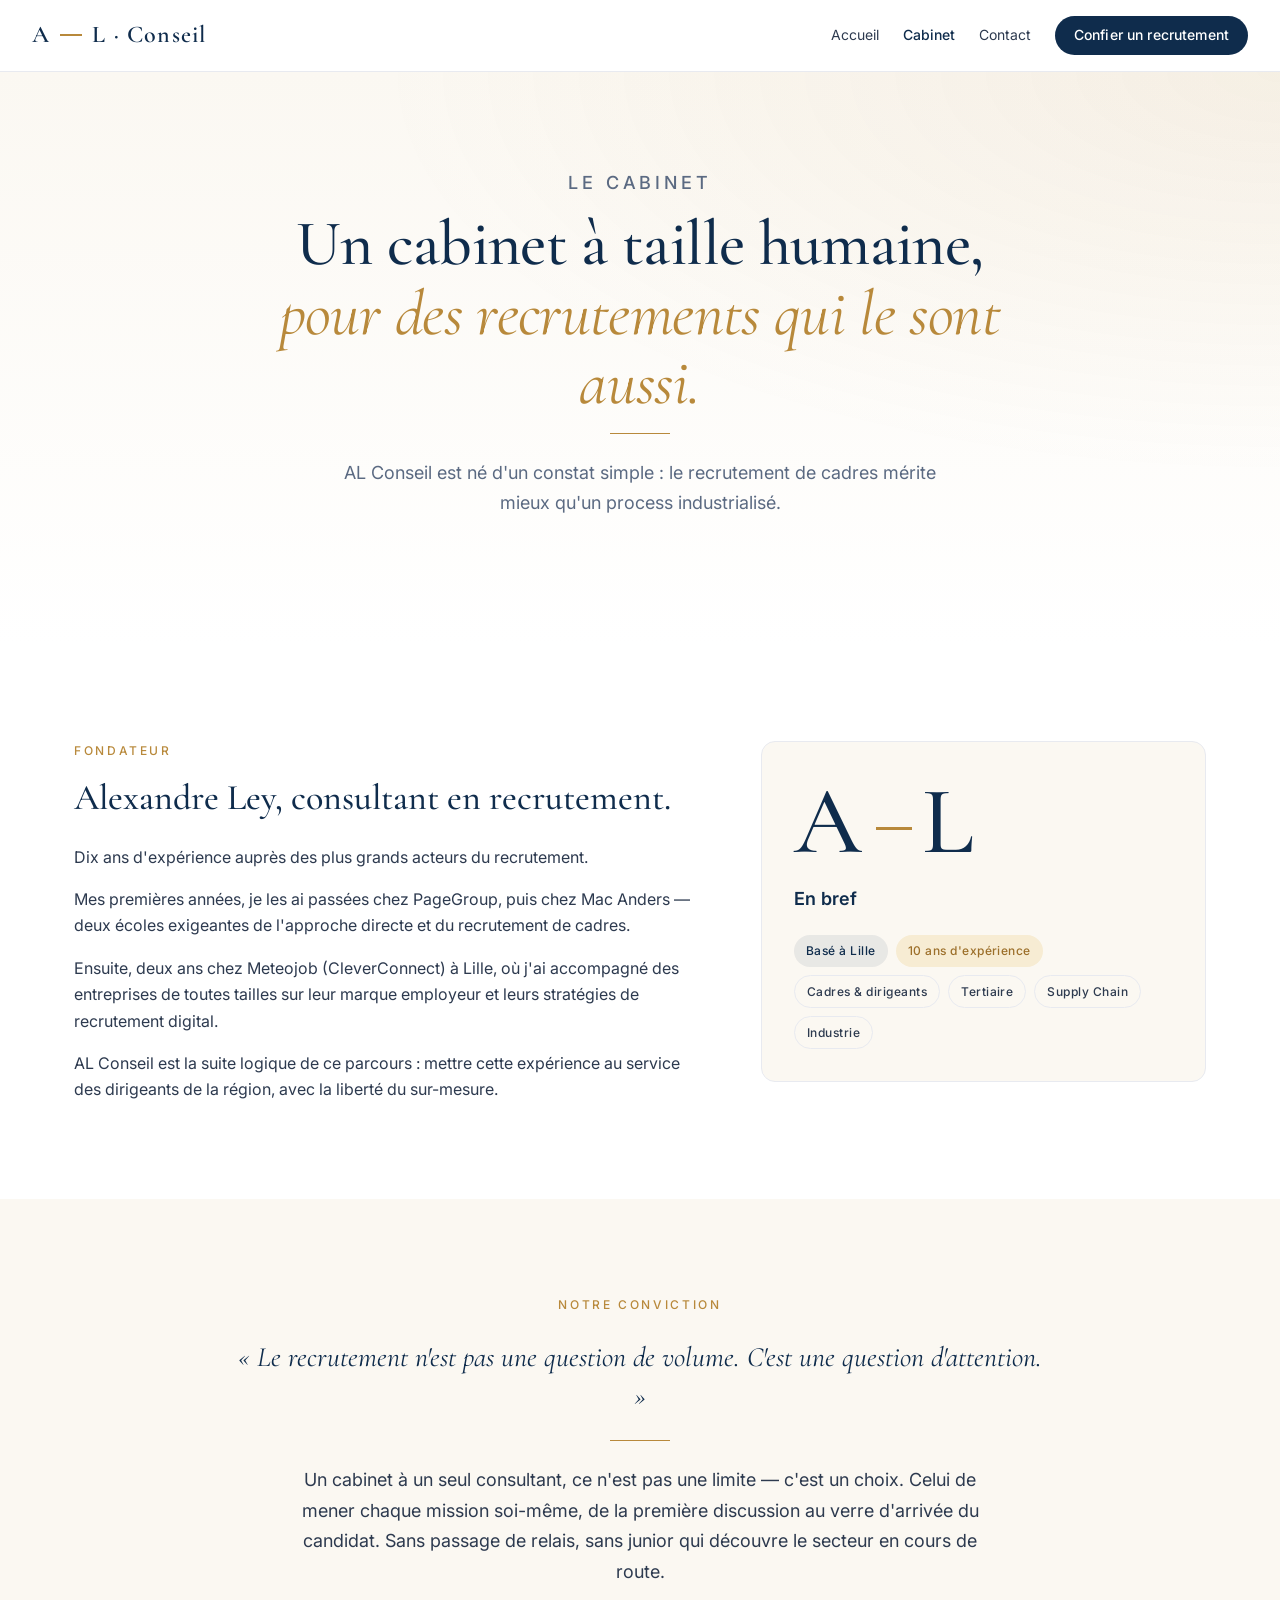
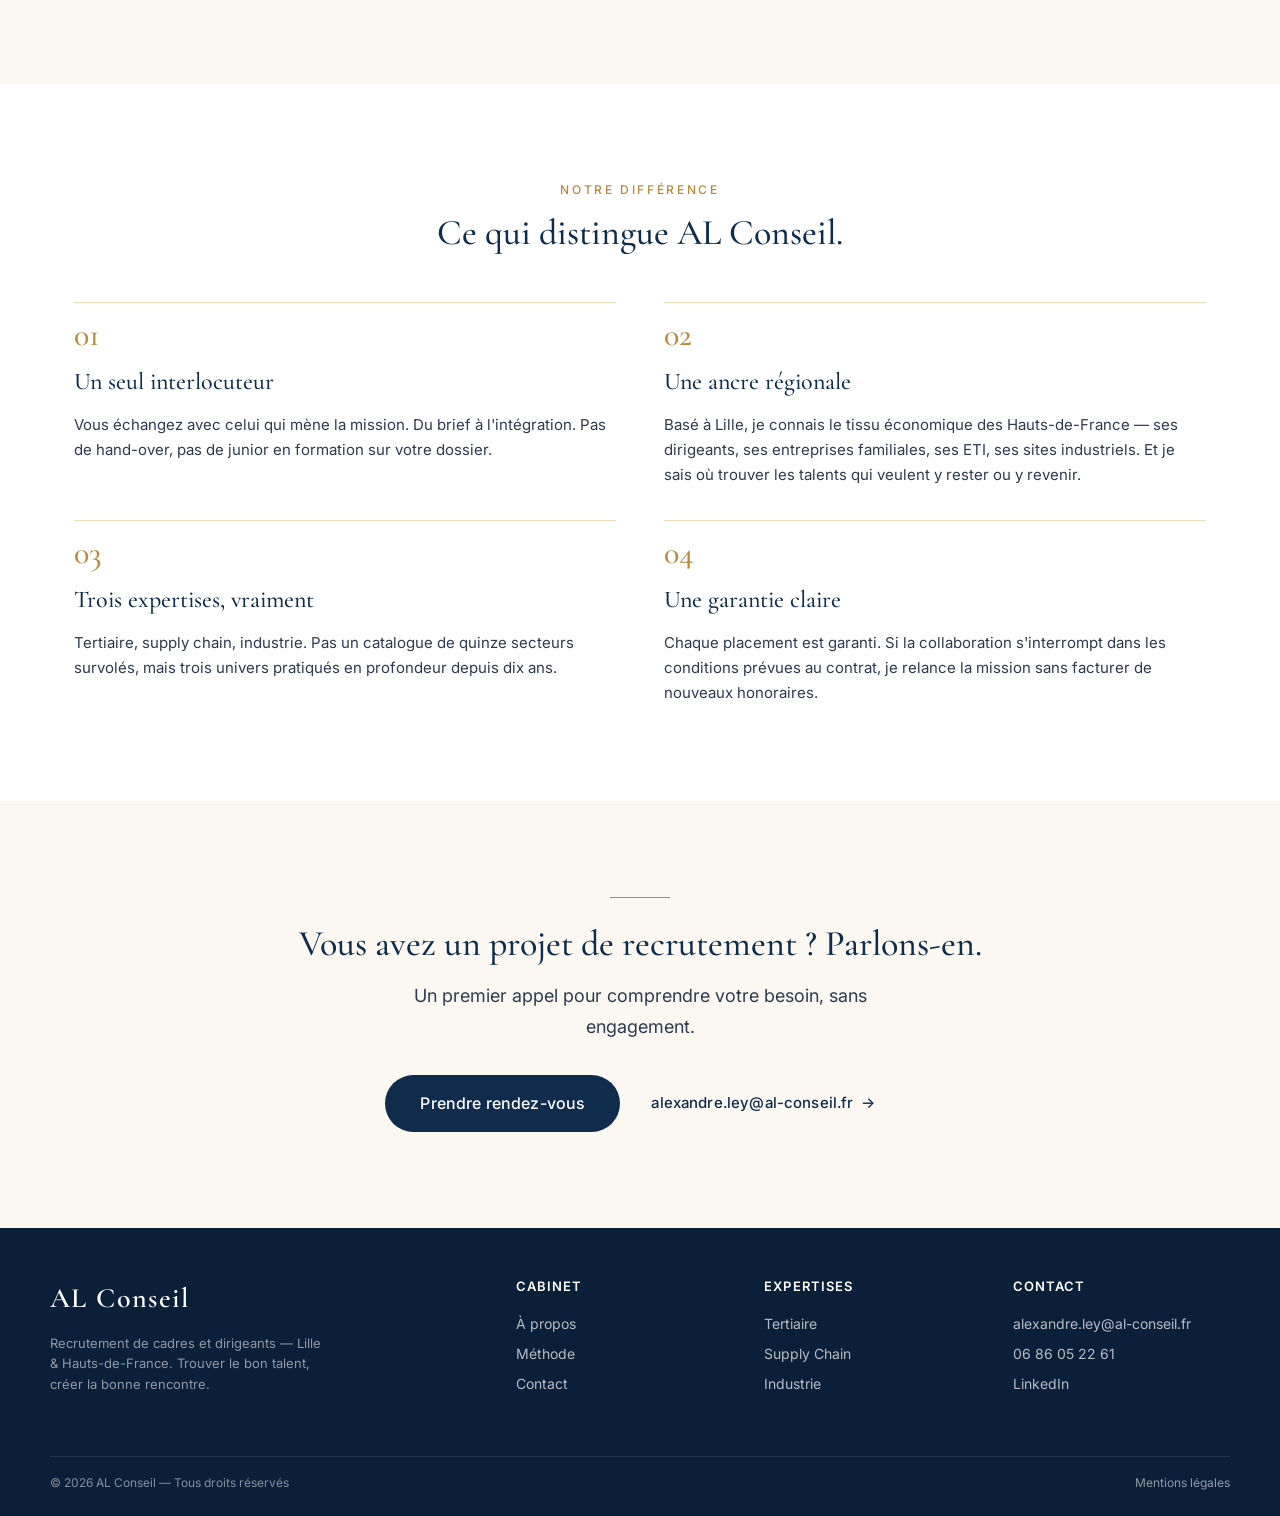
==== cabinet.html @ dd004f4c "chore: initial commit — site vitrine AL Conseil v1 4 pages HTML statiques (accueil, cabinet, contact" ====
<!DOCTYPE html>
<html lang="fr">
<head>
  <meta charset="UTF-8">
  <meta name="viewport" content="width=device-width, initial-scale=1.0">
  <meta name="theme-color" content="#0F2C4C">
  <title>Le cabinet — AL Conseil, recrutement à taille humaine à Lille</title>
  <meta name="description" content="Fondé par Alexandre Ley, dix ans d'expérience en recrutement de cadres et dirigeants (PageGroup, Mac Anders, Meteojob). Un cabinet à un seul consultant, par choix.">
  <meta name="author" content="Alexandre Ley">
  <meta name="keywords" content="Alexandre Ley, cabinet recrutement Lille, consultant recrutement, recrutement cadres Hauts-de-France">

  <!-- Open Graph -->
  <meta property="og:type" content="website">
  <meta property="og:locale" content="fr_FR">
  <meta property="og:site_name" content="AL Conseil">
  <meta property="og:title" content="Le cabinet — AL Conseil, recrutement à taille humaine à Lille">
  <meta property="og:description" content="Fondé par Alexandre Ley, dix ans d'expérience en recrutement de cadres et dirigeants. Un cabinet à un seul consultant, par choix.">
  <meta property="og:image" content="https://al-conseil.fr/assets/og-image.jpg">
  <meta property="og:url" content="https://al-conseil.fr/cabinet.html">

  <!-- Twitter -->
  <meta name="twitter:card" content="summary_large_image">
  <meta name="twitter:title" content="Le cabinet — AL Conseil">
  <meta name="twitter:description" content="Un cabinet à taille humaine, pour des recrutements qui le sont aussi.">
  <meta name="twitter:image" content="https://al-conseil.fr/assets/og-image.jpg">

  <!-- Canonical -->
  <link rel="canonical" href="https://al-conseil.fr/cabinet.html">

  <!-- Favicons -->
  <link rel="icon" type="image/svg+xml" href="/assets/favicon.svg">
  <link rel="icon" type="image/png" sizes="32x32" href="/assets/favicon-32.png">
  <link rel="apple-touch-icon" href="/assets/apple-touch-icon.png">

  <!-- Fonts -->
  <link rel="preconnect" href="https://fonts.googleapis.com">
  <link rel="preconnect" href="https://fonts.gstatic.com" crossorigin>
  <link href="https://fonts.googleapis.com/css2?family=Cormorant+Garamond:wght@400;500;600;700&family=Inter:wght@300;400;500;600;700&display=swap" rel="stylesheet">

  <!-- Styles -->
  <link rel="stylesheet" href="styles.css">

  <!-- JSON-LD : Person -->
  <script type="application/ld+json">
  {
    "@context": "https://schema.org",
    "@type": "Person",
    "name": "Alexandre Ley",
    "jobTitle": "Consultant en recrutement",
    "worksFor": {
      "@type": "ProfessionalService",
      "name": "AL Conseil",
      "url": "https://al-conseil.fr"
    },
    "alumniOf": ["PageGroup", "Mac Anders", "Meteojob (CleverConnect)"],
    "knowsAbout": ["Recrutement de cadres", "Supply chain", "Industrie", "Marque employeur"],
    "sameAs": "https://www.linkedin.com/in/alexandre-ley-574bb2a1"
  }
  </script>
</head>
<body>

  <a class="skip-link" href="#main">Aller au contenu</a>

  <!-- Header -->
  <header class="site-header">
    <a href="index.html" class="site-logo" aria-label="AL Conseil — Accueil">
      A<span class="gold-bar"></span>L · Conseil
    </a>
    <nav class="site-nav" id="site-nav" aria-label="Navigation principale">
      <a href="index.html">Accueil</a>
      <a href="cabinet.html" class="is-active">Cabinet</a>
      <a href="contact.html">Contact</a>
      <a href="contact.html" class="btn btn--primary btn--sm">Confier un recrutement</a>
    </nav>
    <button class="nav-toggle" aria-label="Ouvrir le menu" aria-expanded="false" aria-controls="site-nav">
      <span></span><span></span><span></span>
    </button>
  </header>

  <main id="main">

    <!-- 1. Hero -->
    <section class="site-hero" aria-labelledby="hero-title">
      <div class="container">
        <p class="eyebrow">Le cabinet</p>
        <h1 id="hero-title" class="display-lg">
          Un cabinet à taille humaine,<br>
          <em>pour des recrutements qui le sont aussi.</em>
        </h1>
        <hr class="gold-rule mt-4 mb-5">
        <p>AL Conseil est né d'un constat simple&nbsp;: le recrutement de cadres mérite mieux qu'un process industrialisé.</p>
      </div>
    </section>

    <!-- 2. Le fondateur -->
    <section class="section" aria-labelledby="fondateur-title">
      <div class="container">
        <div class="founder-grid">
          <div class="founder-text">
            <p class="eyebrow mb-4">Fondateur</p>
            <h2 id="fondateur-title" class="h2 mb-5">Alexandre Ley, consultant en recrutement.</h2>
            <p class="body-md">Dix ans d'expérience auprès des plus grands acteurs du recrutement.</p>
            <p class="body-md">Mes premières années, je les ai passées chez PageGroup, puis chez Mac Anders — deux écoles exigeantes de l'approche directe et du recrutement de cadres.</p>
            <p class="body-md">Ensuite, deux ans chez Meteojob (CleverConnect) à Lille, où j'ai accompagné des entreprises de toutes tailles sur leur marque employeur et leurs stratégies de recrutement digital.</p>
            <p class="body-md">AL Conseil est la suite logique de ce parcours&nbsp;: mettre cette expérience au service des dirigeants de la région, avec la liberté du sur-mesure.</p>
          </div>
          <aside class="founder-card" aria-label="Profil en bref">
            <div class="founder-monogram" aria-hidden="true">A<span class="gold-bar"></span>L</div>
            <p class="h4 mb-4">En bref</p>
            <div class="founder-badges">
              <span class="badge badge--navy">Basé à Lille</span>
              <span class="badge badge--gold">10 ans d'expérience</span>
              <span class="badge badge--outline">Cadres &amp; dirigeants</span>
              <span class="badge badge--outline">Tertiaire</span>
              <span class="badge badge--outline">Supply Chain</span>
              <span class="badge badge--outline">Industrie</span>
            </div>
          </aside>
        </div>
      </div>
    </section>

    <!-- 3. Notre conviction -->
    <section class="section section--cream" aria-labelledby="conviction-title">
      <div class="container">
        <figure class="quote-block">
          <p class="eyebrow mb-5">Notre conviction</p>
          <blockquote id="conviction-title" class="quote">« Le recrutement n'est pas une question de volume. C'est une question d'attention. »</blockquote>
          <hr class="gold-rule mt-5 mb-5">
          <p class="body-lg" style="max-width:680px;margin:0 auto;">Un cabinet à un seul consultant, ce n'est pas une limite — c'est un choix. Celui de mener chaque mission soi-même, de la première discussion au verre d'arrivée du candidat. Sans passage de relais, sans junior qui découvre le secteur en cours de route.</p>
        </figure>
      </div>
    </section>

    <!-- 4. Ce qui nous distingue -->
    <section class="section" aria-labelledby="diff-title">
      <div class="container">
        <div class="section-head">
          <p class="eyebrow">Notre différence</p>
          <h2 id="diff-title" class="h2">Ce qui distingue AL Conseil.</h2>
        </div>
        <div class="diff-grid">
          <article class="diff-item">
            <div class="diff-item-num">01</div>
            <h3>Un seul interlocuteur</h3>
            <p>Vous échangez avec celui qui mène la mission. Du brief à l'intégration. Pas de hand-over, pas de junior en formation sur votre dossier.</p>
          </article>
          <article class="diff-item">
            <div class="diff-item-num">02</div>
            <h3>Une ancre régionale</h3>
            <p>Basé à Lille, je connais le tissu économique des Hauts-de-France — ses dirigeants, ses entreprises familiales, ses ETI, ses sites industriels. Et je sais où trouver les talents qui veulent y rester ou y revenir.</p>
          </article>
          <article class="diff-item">
            <div class="diff-item-num">03</div>
            <h3>Trois expertises, vraiment</h3>
            <p>Tertiaire, supply chain, industrie. Pas un catalogue de quinze secteurs survolés, mais trois univers pratiqués en profondeur depuis dix ans.</p>
          </article>
          <article class="diff-item">
            <div class="diff-item-num">04</div>
            <h3>Une garantie claire</h3>
            <p>Chaque placement est garanti. Si la collaboration s'interrompt dans les conditions prévues au contrat, je relance la mission sans facturer de nouveaux honoraires.</p>
          </article>
        </div>
      </div>
    </section>

    <!-- 5. CTA milieu -->
    <section class="section section--cream" aria-labelledby="cta-mid-title">
      <div class="container">
        <div class="cta-final" style="max-width:720px;margin:0 auto;">
          <hr class="gold-rule mb-5">
          <h2 id="cta-mid-title" class="h2" style="color:var(--navy-800);">Vous avez un projet de recrutement ? Parlons-en.</h2>
          <p class="body-lg" style="color:var(--ink-700);margin-top:var(--sp-4);margin-bottom:var(--sp-6);">Un premier appel pour comprendre votre besoin, sans engagement.</p>
          <div class="cta-row">
            <a href="contact.html" class="btn btn--primary btn--lg">Prendre rendez-vous</a>
            <a href="mailto:alexandre.ley@al-conseil.fr" class="btn btn--ghost">alexandre.ley@al-conseil.fr</a>
          </div>
        </div>
      </div>
    </section>

  </main>

  <!-- Footer -->
  <footer class="site-footer">
    <div class="site-footer-inner">
      <div>
        <div class="footer-brand">AL Conseil</div>
        <p class="footer-tagline">Recrutement de cadres et dirigeants — Lille &amp; Hauts-de-France. Trouver le bon talent, créer la bonne rencontre.</p>
      </div>
      <div>
        <h5>Cabinet</h5>
        <a href="cabinet.html">À propos</a>
        <a href="index.html#methode">Méthode</a>
        <a href="contact.html">Contact</a>
      </div>
      <div>
        <h5>Expertises</h5>
        <a href="index.html#expertises-title">Tertiaire</a>
        <a href="index.html#expertises-title">Supply Chain</a>
        <a href="index.html#expertises-title">Industrie</a>
      </div>
      <div>
        <h5>Contact</h5>
        <a href="mailto:alexandre.ley@al-conseil.fr">alexandre.ley@al-conseil.fr</a>
        <a href="tel:+33686052261">06 86 05 22 61</a>
        <a href="https://www.linkedin.com/in/alexandre-ley-574bb2a1" target="_blank" rel="noopener noreferrer">LinkedIn</a>
      </div>
      <div class="footer-bottom">
        <span>© 2026 AL Conseil — Tous droits réservés</span>
        <a href="mentions-legales.html">Mentions légales</a>
      </div>
    </div>
  </footer>

  <script src="main.js"></script>
</body>
</html>
---- styles.css ----
/* ==========================================================================
   AL Conseil — Styles globaux
   Source : design-system.html
   ========================================================================== */

/* 1. Tokens & variables -------------------------------------------------- */
:root {
  /* Couleurs — Navy */
  --navy-900: #0A1F38;
  --navy-800: #0F2C4C;   /* couleur principale du logo */
  --navy-700: #1B3A60;
  --navy-500: #3D5778;
  --navy-300: #8FA1B8;
  --navy-100: #E2E8F0;

  /* Couleurs — Or */
  --gold-700: #9C6F2A;
  --gold-600: #B8893B;   /* or du logo */
  --gold-500: #C99A4C;
  --gold-400: #D9B273;
  --gold-200: #F0DDB4;
  --gold-100: #F7ECD3;

  /* Couleurs — Neutres */
  --cream-50: #FBF8F2;
  --cream-100: #F5EFE3;
  --ink-900: #0F1A2A;
  --ink-700: #2D3A4F;
  --ink-500: #5B6A82;
  --ink-300: #9AA6BA;
  --line: #E8EAF0;
  --white: #FFFFFF;

  /* Typographie */
  --font-display: 'Cormorant Garamond', 'Times New Roman', serif;
  --font-body: 'Inter', -apple-system, BlinkMacSystemFont, sans-serif;

  /* Espacements — base 4 */
  --sp-1: 4px;
  --sp-2: 8px;
  --sp-3: 12px;
  --sp-4: 16px;
  --sp-5: 24px;
  --sp-6: 32px;
  --sp-7: 48px;
  --sp-8: 64px;
  --sp-9: 96px;
  --sp-10: 128px;

  /* Rayons */
  --radius-sm: 4px;
  --radius-md: 8px;
  --radius-lg: 14px;
  --radius-pill: 999px;

  /* Ombres */
  --shadow-sm: 0 1px 2px rgba(15,44,76,.06);
  --shadow-md: 0 8px 24px rgba(15,44,76,.08);
  --shadow-lg: 0 18px 48px rgba(15,44,76,.12);
}

/* 2. Reset & base -------------------------------------------------------- */
*, *::before, *::after {
  box-sizing: border-box;
  margin: 0;
  padding: 0;
}

html {
  scroll-behavior: smooth;
}

body {
  font-family: var(--font-body);
  color: var(--ink-900);
  background: var(--white);
  font-size: 16px;
  line-height: 1.6;
  -webkit-font-smoothing: antialiased;
  -moz-osx-font-smoothing: grayscale;
}

img, svg { display: block; max-width: 100%; }

a { color: inherit; }

/* Skip link accessibilité */
.skip-link {
  position: absolute;
  left: -9999px;
  top: 0;
  padding: var(--sp-3) var(--sp-4);
  background: var(--navy-800);
  color: var(--white);
  text-decoration: none;
  z-index: 1000;
}
.skip-link:focus { left: var(--sp-4); top: var(--sp-4); }

/* 3. Typographie --------------------------------------------------------- */
.display-xl {
  font-family: var(--font-display);
  font-weight: 500;
  font-size: 72px;
  line-height: 1.05;
  letter-spacing: -.01em;
  color: var(--navy-800);
}
.display-lg {
  font-family: var(--font-display);
  font-weight: 500;
  font-size: 56px;
  line-height: 1.1;
  letter-spacing: -.01em;
  color: var(--navy-800);
}
.display-md {
  font-family: var(--font-display);
  font-weight: 500;
  font-size: 40px;
  line-height: 1.15;
  color: var(--navy-800);
}
.h1 {
  font-family: var(--font-display);
  font-weight: 600;
  font-size: 48px;
  line-height: 1.1;
  color: var(--navy-800);
}
.h2 {
  font-family: var(--font-display);
  font-weight: 500;
  font-size: 36px;
  line-height: 1.2;
  color: var(--navy-800);
}
.h3 {
  font-family: var(--font-display);
  font-weight: 500;
  font-size: 26px;
  line-height: 1.3;
  color: var(--navy-800);
}
.h4 {
  font-family: var(--font-body);
  font-weight: 600;
  font-size: 18px;
  line-height: 1.4;
  color: var(--navy-800);
  letter-spacing: .01em;
}
.body-lg { font-size: 18px; line-height: 1.7; color: var(--ink-700); }
.body-md { font-size: 16px; line-height: 1.65; color: var(--ink-700); }
.body-sm { font-size: 14px; line-height: 1.6; color: var(--ink-500); }
.eyebrow {
  font-family: var(--font-body);
  font-weight: 500;
  font-size: 12px;
  letter-spacing: .22em;
  text-transform: uppercase;
  color: var(--gold-600);
}
.quote {
  font-family: var(--font-display);
  font-style: italic;
  font-weight: 400;
  font-size: 28px;
  line-height: 1.4;
  color: var(--navy-800);
}

/* Italique or sur display-xl (titre hero accueil) */
.display-xl em,
.display-lg em {
  font-style: italic;
  color: var(--gold-600);
  font-weight: 400;
}

/* 4. Layout -------------------------------------------------------------- */
.container {
  max-width: 1180px;
  margin: 0 auto;
  padding: 0 var(--sp-5);
}
.section { padding: var(--sp-9) 0; }
.section--cream { background: var(--cream-50); }
.section--navy { background: var(--navy-800); color: var(--white); }
.section--navy .h2,
.section--navy .h3,
.section--navy .h4 { color: var(--white); }
.section--navy .body-md,
.section--navy .body-lg { color: rgba(255,255,255,.82); }
.section--navy .eyebrow { color: var(--gold-400); }

/* 5. Composants — boutons ------------------------------------------------ */
.btn {
  display: inline-flex;
  align-items: center;
  gap: var(--sp-2);
  font-family: var(--font-body);
  font-weight: 500;
  font-size: 15px;
  padding: 14px 26px;
  border-radius: var(--radius-pill);
  cursor: pointer;
  text-decoration: none;
  border: 1.5px solid transparent;
  transition: all .25s ease;
  letter-spacing: .01em;
  line-height: 1.2;
}
.btn--primary { background: var(--navy-800); color: var(--white); }
.btn--primary:hover {
  background: var(--navy-900);
  transform: translateY(-1px);
  box-shadow: var(--shadow-md);
}
.btn--secondary {
  background: transparent;
  color: var(--navy-800);
  border-color: var(--navy-800);
}
.btn--secondary:hover { background: var(--navy-800); color: var(--white); }
.btn--gold { background: var(--gold-600); color: var(--white); }
.btn--gold:hover {
  background: var(--gold-700);
  transform: translateY(-1px);
  box-shadow: var(--shadow-md);
}
.btn--ghost { background: transparent; color: var(--navy-800); padding: 14px 18px; }
.btn--ghost:hover { color: var(--gold-600); }
.btn--ghost::after { content: '→'; transition: transform .25s; }
.btn--ghost:hover::after { transform: translateX(4px); }
.btn--sm { padding: 10px 18px; font-size: 13px; }
.btn--lg { padding: 18px 34px; font-size: 16px; }

.section--navy .btn--secondary {
  color: var(--white);
  border-color: rgba(255,255,255,.4);
}
.section--navy .btn--secondary:hover {
  background: var(--white);
  color: var(--navy-800);
  border-color: var(--white);
}
.section--navy .btn--ghost { color: var(--white); }
.section--navy .btn--ghost:hover { color: var(--gold-400); }

.btn:focus-visible {
  outline: 2px solid var(--gold-600);
  outline-offset: 3px;
}

/* 6. Composants — cartes ------------------------------------------------- */
.card-grid {
  display: grid;
  grid-template-columns: repeat(auto-fit, minmax(280px, 1fr));
  gap: var(--sp-5);
}
.card {
  background: var(--white);
  border: 1px solid var(--line);
  border-radius: var(--radius-lg);
  padding: var(--sp-6);
  transition: transform .3s, box-shadow .3s, border-color .3s;
}
.card:hover {
  transform: translateY(-4px);
  box-shadow: var(--shadow-lg);
  border-color: var(--gold-200);
}
.card-icon {
  width: 56px;
  height: 56px;
  border-radius: 50%;
  border: 1.5px solid var(--navy-100);
  display: flex;
  align-items: center;
  justify-content: center;
  color: var(--navy-800);
  margin-bottom: var(--sp-4);
}
.card-icon--gold { border-color: var(--gold-400); color: var(--gold-600); }
.card h3 {
  font-family: var(--font-display);
  font-weight: 500;
  font-size: 22px;
  color: var(--navy-800);
  margin-bottom: var(--sp-3);
}
.card p { color: var(--ink-500); font-size: 15px; line-height: 1.6; }

/* Carte expertise sectorielle navy */
.card--navy {
  background: var(--navy-800);
  color: var(--white);
  border-color: var(--navy-800);
}
.card--navy h3 { color: var(--white); }
.card--navy p { color: rgba(255,255,255,.75); }
.card--navy:hover { border-color: var(--gold-400); }
.card--navy .card-num {
  font-family: var(--font-display);
  font-size: 42px;
  color: var(--gold-400);
  line-height: 1;
  margin-bottom: var(--sp-3);
}

/* 7. Composants — value pills ------------------------------------------- */
.values-row {
  display: flex;
  gap: var(--sp-6);
  flex-wrap: wrap;
  justify-content: center;
  align-items: center;
}
.value-pill { display: flex; align-items: center; gap: var(--sp-3); }
.value-pill .circle {
  width: 60px;
  height: 60px;
  border-radius: 50%;
  border: 1.5px solid var(--navy-100);
  display: flex;
  align-items: center;
  justify-content: center;
  color: var(--navy-800);
  flex-shrink: 0;
}
.value-pill.is-gold .circle { border-color: var(--gold-400); color: var(--gold-600); }
.value-pill-label {
  font-size: 13px;
  letter-spacing: .06em;
  text-transform: uppercase;
  color: var(--ink-700);
  line-height: 1.4;
}
.value-pill-label strong {
  color: var(--navy-800);
  display: block;
  font-weight: 600;
}
.value-divider { width: 1px; height: 40px; background: var(--line); }

/* Value pills étendues (avec description) */
.values-grid {
  display: grid;
  grid-template-columns: repeat(3, 1fr);
  gap: var(--sp-6);
  margin-top: var(--sp-7);
}
.value-card { text-align: center; padding: var(--sp-4); }
.value-card .circle {
  width: 72px;
  height: 72px;
  border-radius: 50%;
  border: 1.5px solid var(--navy-100);
  display: flex;
  align-items: center;
  justify-content: center;
  color: var(--navy-800);
  margin: 0 auto var(--sp-4);
}
.value-card.is-gold .circle { border-color: var(--gold-400); color: var(--gold-600); }
.value-card h3 {
  font-family: var(--font-display);
  font-weight: 500;
  font-size: 22px;
  color: var(--navy-800);
  margin-bottom: var(--sp-3);
}
.value-card p { color: var(--ink-500); font-size: 15px; line-height: 1.65; }

/* 8. Composants — formulaire -------------------------------------------- */
.form-grid {
  display: grid;
  grid-template-columns: 1fr 1fr;
  gap: var(--sp-4);
}
.field { display: flex; flex-direction: column; gap: 6px; }
.field--full { grid-column: 1 / -1; }
.field label {
  font-size: 13px;
  font-weight: 500;
  color: var(--navy-800);
}
.field input,
.field textarea,
.field select {
  font-family: var(--font-body);
  font-size: 15px;
  padding: 14px 16px;
  border: 1px solid var(--line);
  border-radius: var(--radius-md);
  background: var(--white);
  color: var(--ink-900);
  transition: border-color .2s, box-shadow .2s;
  width: 100%;
}
.field input:focus,
.field textarea:focus,
.field select:focus {
  outline: none;
  border-color: var(--navy-800);
  box-shadow: 0 0 0 3px rgba(15,44,76,.08);
}
.field textarea { resize: vertical; min-height: 140px; }
.field input.has-error,
.field textarea.has-error,
.field select.has-error {
  border-color: #C5443C;
  box-shadow: 0 0 0 3px rgba(197,68,60,.08);
}
.field .field-error {
  font-size: 12px;
  color: #C5443C;
  margin-top: 4px;
  min-height: 14px;
}
.field-checkbox {
  flex-direction: row;
  align-items: flex-start;
  gap: var(--sp-3);
}
.field-checkbox input[type="checkbox"] {
  width: 18px;
  height: 18px;
  margin-top: 2px;
  flex-shrink: 0;
  cursor: pointer;
}
.field-checkbox label {
  font-size: 14px;
  line-height: 1.5;
  color: var(--ink-700);
  font-weight: 400;
  cursor: pointer;
}

.form-feedback {
  margin-top: var(--sp-4);
  padding: var(--sp-4) var(--sp-5);
  border-radius: var(--radius-md);
  font-size: 15px;
  line-height: 1.5;
}
.form-feedback--success {
  background: rgba(40,140,80,.08);
  color: #1F6B47;
  border: 1px solid rgba(40,140,80,.25);
}
.form-feedback--error {
  background: rgba(197,68,60,.06);
  color: #8B2A24;
  border: 1px solid rgba(197,68,60,.2);
}

/* 9. Composants — badges ------------------------------------------------- */
.badge {
  display: inline-flex;
  align-items: center;
  gap: 6px;
  font-size: 12px;
  font-weight: 500;
  letter-spacing: .04em;
  padding: 6px 12px;
  border-radius: var(--radius-pill);
}
.badge--navy { background: rgba(15,44,76,.08); color: var(--navy-800); }
.badge--gold { background: var(--gold-100); color: var(--gold-700); }
.badge--outline { background: transparent; border: 1px solid var(--line); color: var(--ink-700); }

/* 10. Header & navigation ----------------------------------------------- */
.site-header {
  display: flex;
  align-items: center;
  justify-content: space-between;
  padding: var(--sp-4) var(--sp-6);
  border-bottom: 1px solid var(--line);
  background: rgba(255,255,255,.94);
  backdrop-filter: saturate(180%) blur(10px);
  position: sticky;
  top: 0;
  z-index: 100;
  max-width: 1400px;
  margin: 0 auto;
}
.site-logo {
  font-family: var(--font-display);
  font-weight: 600;
  font-size: 24px;
  color: var(--navy-800);
  letter-spacing: .05em;
  display: flex;
  align-items: baseline;
  gap: 6px;
  text-decoration: none;
}
.site-logo .gold-bar {
  display: inline-block;
  width: 22px;
  height: 2px;
  background: var(--gold-600);
  margin: 0 4px;
  transform: translateY(-6px);
}
.site-nav {
  display: flex;
  gap: var(--sp-5);
  align-items: center;
}
.site-nav a {
  font-size: 14px;
  color: var(--ink-700);
  text-decoration: none;
  transition: color .2s;
  padding: 6px 0;
}
.site-nav a:hover { color: var(--navy-800); }
.site-nav a.is-active { color: var(--navy-800); font-weight: 500; }
.site-nav a.btn { padding: 10px 18px; color: var(--white); }
.site-nav a.btn:hover { color: var(--white); }

.nav-toggle {
  display: none;
  width: 40px;
  height: 40px;
  background: transparent;
  border: none;
  cursor: pointer;
  padding: 0;
  position: relative;
}
.nav-toggle span {
  display: block;
  width: 22px;
  height: 1.5px;
  background: var(--navy-800);
  margin: 5px auto;
  transition: transform .25s, opacity .25s;
}
.nav-toggle[aria-expanded="true"] span:nth-child(1) {
  transform: translateY(6.5px) rotate(45deg);
}
.nav-toggle[aria-expanded="true"] span:nth-child(2) { opacity: 0; }
.nav-toggle[aria-expanded="true"] span:nth-child(3) {
  transform: translateY(-6.5px) rotate(-45deg);
}

/* 11. Hero pages -------------------------------------------------------- */
.site-hero {
  padding: var(--sp-9) var(--sp-6) var(--sp-9);
  background:
    radial-gradient(ellipse at top right, rgba(184,137,59,.08), transparent 50%),
    linear-gradient(to bottom, var(--cream-50), var(--white));
  text-align: center;
}
.site-hero .eyebrow { margin-bottom: var(--sp-3); }
.site-hero h1 {
  font-family: var(--font-display);
  font-weight: 500;
  font-size: 64px;
  line-height: 1.08;
  color: var(--navy-800);
  margin-bottom: var(--sp-4);
  max-width: 840px;
  margin-left: auto;
  margin-right: auto;
  letter-spacing: -.01em;
}
.site-hero h1 em {
  font-style: italic;
  color: var(--gold-600);
  font-weight: 400;
}
.site-hero p {
  font-size: 18px;
  line-height: 1.65;
  color: var(--ink-500);
  max-width: 620px;
  margin: 0 auto var(--sp-6);
}
.site-hero .cta-row {
  display: flex;
  gap: var(--sp-3);
  justify-content: center;
  flex-wrap: wrap;
  align-items: center;
}

.site-hero--compact { padding: var(--sp-8) var(--sp-6) var(--sp-7); }
.site-hero--compact h1 { font-size: 48px; }

/* 12. Footer ------------------------------------------------------------ */
.site-footer {
  background: var(--navy-900);
  color: rgba(255,255,255,.7);
  padding: var(--sp-7) var(--sp-6) var(--sp-5);
}
.site-footer-inner {
  max-width: 1180px;
  margin: 0 auto;
  display: grid;
  grid-template-columns: 2fr 1fr 1fr 1fr;
  gap: var(--sp-6);
}
.site-footer h5 {
  color: var(--white);
  font-size: 13px;
  font-weight: 600;
  letter-spacing: .08em;
  text-transform: uppercase;
  margin-bottom: var(--sp-3);
}
.site-footer a {
  display: block;
  font-size: 14px;
  color: rgba(255,255,255,.7);
  text-decoration: none;
  padding: 4px 0;
  transition: color .2s;
}
.site-footer a:hover { color: var(--gold-400); }
.footer-brand {
  font-family: var(--font-display);
  font-weight: 600;
  font-size: 28px;
  color: var(--white);
  letter-spacing: .05em;
  margin-bottom: var(--sp-3);
}
.footer-tagline {
  font-size: 13px;
  color: rgba(255,255,255,.55);
  max-width: 280px;
  line-height: 1.6;
}
.footer-bottom {
  grid-column: 1 / -1;
  margin-top: var(--sp-5);
  padding-top: var(--sp-4);
  border-top: 1px solid rgba(255,255,255,.1);
  display: flex;
  justify-content: space-between;
  flex-wrap: wrap;
  gap: var(--sp-3);
  font-size: 12px;
  color: rgba(255,255,255,.5);
}
.footer-bottom a { display: inline; color: rgba(255,255,255,.55); font-size: 12px; padding: 0; }
.footer-bottom a:hover { color: var(--gold-400); }

/* 13. Composants additionnels ------------------------------------------ */
.gold-rule {
  width: 60px;
  height: 1px;
  background: var(--gold-600);
  margin: 0 auto;
  border: 0;
}

.section-head {
  text-align: center;
  margin-bottom: var(--sp-7);
}
.section-head .eyebrow { margin-bottom: var(--sp-3); }
.section-head h2 { margin-bottom: var(--sp-3); }
.section-head .gold-rule { margin: var(--sp-4) auto 0; }

/* Manifeste — bloc texte centré sobre */
.manifesto {
  max-width: 720px;
  margin: 0 auto;
  text-align: center;
}
.manifesto p { margin-bottom: var(--sp-4); }
.manifesto .signature {
  font-family: var(--font-display);
  font-style: italic;
  font-size: 18px;
  color: var(--gold-600);
  margin-top: var(--sp-5);
}

/* Méthode — timeline en 4 étapes */
.method-grid {
  display: grid;
  grid-template-columns: repeat(4, 1fr);
  gap: var(--sp-6);
  position: relative;
}
.method-step { position: relative; }
.method-step-num {
  font-family: var(--font-display);
  font-weight: 500;
  font-size: 18px;
  color: var(--gold-600);
  letter-spacing: .04em;
  margin-bottom: var(--sp-3);
}
.method-step h3 {
  font-family: var(--font-display);
  font-weight: 500;
  font-size: 26px;
  color: var(--navy-800);
  margin-bottom: var(--sp-3);
}
.method-step p { font-size: 15px; color: var(--ink-500); line-height: 1.65; }

/* Citation centrale */
.quote-block {
  max-width: 820px;
  margin: 0 auto;
  text-align: center;
}
.quote-block .quote { margin-bottom: var(--sp-4); }
.quote-block .quote-author {
  font-family: var(--font-body);
  font-size: 14px;
  color: var(--ink-500);
  letter-spacing: .04em;
}

/* CTA navy bloc final */
.cta-final { text-align: center; }
.cta-final h2 { color: var(--white); margin-bottom: var(--sp-4); }
.cta-final p { max-width: 560px; margin: 0 auto var(--sp-6); }
.cta-final .cta-row {
  display: flex;
  gap: var(--sp-3);
  justify-content: center;
  flex-wrap: wrap;
  align-items: center;
}

/* Bloc fondateur — 2 colonnes texte / encart */
.founder-grid {
  display: grid;
  grid-template-columns: 1.4fr 1fr;
  gap: var(--sp-8);
  align-items: start;
}
.founder-text p { margin-bottom: var(--sp-4); }
.founder-text p:last-child { margin-bottom: 0; }
.founder-card {
  background: var(--cream-50);
  border: 1px solid var(--line);
  border-radius: var(--radius-lg);
  padding: var(--sp-6);
}
.founder-monogram {
  font-family: var(--font-display);
  font-weight: 500;
  font-size: 96px;
  color: var(--navy-800);
  line-height: 1;
  letter-spacing: .04em;
  margin-bottom: var(--sp-4);
  display: flex;
  align-items: baseline;
  gap: 6px;
}
.founder-monogram .gold-bar {
  display: inline-block;
  width: 36px;
  height: 3px;
  background: var(--gold-600);
  margin: 0 4px;
  transform: translateY(-22px);
}
.founder-badges {
  display: flex;
  flex-wrap: wrap;
  gap: var(--sp-2);
  margin-top: var(--sp-5);
}

/* Différenciateurs — 4 points en grille */
.diff-grid {
  display: grid;
  grid-template-columns: repeat(2, 1fr);
  gap: var(--sp-6) var(--sp-7);
}
.diff-item {
  padding-top: var(--sp-4);
  border-top: 1px solid var(--gold-200);
}
.diff-item-num {
  font-family: var(--font-display);
  font-weight: 500;
  font-size: 32px;
  color: var(--gold-600);
  line-height: 1;
  margin-bottom: var(--sp-3);
}
.diff-item h3 {
  font-family: var(--font-display);
  font-weight: 500;
  font-size: 24px;
  color: var(--navy-800);
  margin-bottom: var(--sp-3);
}
.diff-item p { color: var(--ink-700); font-size: 15px; line-height: 1.65; }

/* Contact — layout 2 colonnes */
.contact-grid {
  display: grid;
  grid-template-columns: 1fr 1.4fr;
  gap: var(--sp-8);
  align-items: start;
}
.contact-coords {
  background: var(--cream-50);
  border-radius: var(--radius-lg);
  padding: var(--sp-6);
}
.contact-coords .eyebrow { margin-bottom: var(--sp-5); }
.contact-coord-block { margin-bottom: var(--sp-5); }
.contact-coord-block:last-child { margin-bottom: 0; }
.contact-coord-label {
  font-size: 12px;
  font-weight: 600;
  letter-spacing: .12em;
  text-transform: uppercase;
  color: var(--ink-500);
  margin-bottom: 6px;
}
.contact-coord-value {
  font-family: var(--font-display);
  font-size: 22px;
  color: var(--navy-800);
  font-weight: 500;
  text-decoration: none;
  display: block;
  transition: color .2s;
}
.contact-coord-value:hover { color: var(--gold-600); }
.contact-coord-value--text {
  font-family: var(--font-body);
  font-size: 15px;
  color: var(--ink-700);
  line-height: 1.6;
  font-weight: 400;
}

.contact-form-wrapper { }
.contact-form-wrapper h2 { margin-bottom: var(--sp-5); }
.privacy-note {
  font-size: 13px;
  color: var(--ink-500);
  margin-top: var(--sp-4);
  line-height: 1.5;
}

/* Réassurance — 3 mini-blocs */
.reassurance-grid {
  display: grid;
  grid-template-columns: repeat(3, 1fr);
  gap: var(--sp-6);
}
.reassurance-item {
  text-align: center;
  padding: var(--sp-5) var(--sp-4);
}
.reassurance-item h3 {
  font-family: var(--font-display);
  font-weight: 500;
  font-size: 22px;
  color: var(--navy-800);
  margin-bottom: var(--sp-2);
}
.reassurance-item p { font-size: 15px; color: var(--ink-500); line-height: 1.6; }
.reassurance-item .circle {
  width: 56px;
  height: 56px;
  border-radius: 50%;
  border: 1.5px solid var(--gold-400);
  color: var(--gold-600);
  display: flex;
  align-items: center;
  justify-content: center;
  margin: 0 auto var(--sp-4);
}

/* Mentions légales — article sobre */
.legal-content {
  max-width: 760px;
  margin: 0 auto;
}
.legal-content h2 {
  font-family: var(--font-display);
  font-weight: 500;
  font-size: 28px;
  color: var(--navy-800);
  margin-top: var(--sp-7);
  margin-bottom: var(--sp-4);
  padding-bottom: var(--sp-3);
  border-bottom: 1px solid var(--gold-200);
}
.legal-content h2:first-child { margin-top: 0; }
.legal-content p {
  font-size: 15px;
  line-height: 1.7;
  color: var(--ink-700);
  margin-bottom: var(--sp-3);
}
.legal-content a {
  color: var(--navy-800);
  text-decoration: underline;
  text-decoration-color: var(--gold-400);
  text-underline-offset: 3px;
}
.legal-content a:hover { color: var(--gold-700); }

/* Helpers */
.text-center { text-align: center; }
.mt-4 { margin-top: var(--sp-4); }
.mt-5 { margin-top: var(--sp-5); }
.mt-6 { margin-top: var(--sp-6); }
.mt-7 { margin-top: var(--sp-7); }
.mb-4 { margin-bottom: var(--sp-4); }
.mb-5 { margin-bottom: var(--sp-5); }
.sr-only {
  position: absolute;
  width: 1px;
  height: 1px;
  padding: 0;
  margin: -1px;
  overflow: hidden;
  clip: rect(0,0,0,0);
  white-space: nowrap;
  border: 0;
}

/* Reveal au scroll (optionnel) */
.reveal {
  opacity: 0;
  transform: translateY(16px);
  transition: opacity .7s ease, transform .7s ease;
}
.reveal.is-visible {
  opacity: 1;
  transform: translateY(0);
}

/* 14. Responsive -------------------------------------------------------- */
@media (max-width: 980px) {
  .founder-grid { grid-template-columns: 1fr; gap: var(--sp-6); }
  .method-grid { grid-template-columns: repeat(2, 1fr); gap: var(--sp-7) var(--sp-6); }
  .contact-grid { grid-template-columns: 1fr; gap: var(--sp-6); }
  .reassurance-grid { grid-template-columns: 1fr; gap: var(--sp-4); }
  .values-grid { grid-template-columns: 1fr; gap: var(--sp-5); }
  .site-footer-inner { grid-template-columns: 1fr 1fr; }
}

@media (max-width: 768px) {
  .display-xl { font-size: 44px; }
  .display-lg { font-size: 36px; }
  .h1, .site-hero h1 { font-size: 36px; }
  .h2 { font-size: 28px; }
  .h3 { font-size: 22px; }
  .quote { font-size: 22px; }

  .section { padding: var(--sp-8) 0; }
  .site-hero { padding: var(--sp-7) var(--sp-4) var(--sp-7); }
  .site-hero h1 { font-size: 38px; }
  .site-hero p { font-size: 16px; }

  .site-header { padding: var(--sp-3) var(--sp-4); position: relative; }
  .site-nav {
    display: none;
    position: absolute;
    top: 100%;
    left: 0;
    right: 0;
    background: var(--white);
    border-bottom: 1px solid var(--line);
    flex-direction: column;
    align-items: stretch;
    padding: var(--sp-4) var(--sp-5) var(--sp-5);
    gap: var(--sp-3);
    box-shadow: var(--shadow-md);
  }
  .site-nav.is-open { display: flex; }
  .site-nav a { padding: 10px 0; font-size: 16px; }
  .site-nav a.btn { padding: 14px 22px; text-align: center; }
  .nav-toggle { display: block; }

  .form-grid { grid-template-columns: 1fr; }
  .site-footer-inner { grid-template-columns: 1fr 1fr; }
  .footer-bottom { flex-direction: column; align-items: flex-start; gap: var(--sp-2); }

  .method-grid { grid-template-columns: 1fr; gap: var(--sp-6); }
  .diff-grid { grid-template-columns: 1fr; gap: var(--sp-6); }

  .founder-monogram { font-size: 72px; }

  .values-row { gap: var(--sp-4); }
  .value-divider { display: none; }

  .cta-final .btn { width: 100%; justify-content: center; }
}

@media (max-width: 480px) {
  .site-footer-inner { grid-template-columns: 1fr; gap: var(--sp-5); }
  .site-hero h1 { font-size: 32px; }
  .display-xl { font-size: 36px; }
}

/* Préférence utilisateur : réduction des animations */
@media (prefers-reduced-motion: reduce) {
  *, *::before, *::after {
    transition: none !important;
    animation: none !important;
  }
  html { scroll-behavior: auto; }
  .reveal { opacity: 1; transform: none; }
}
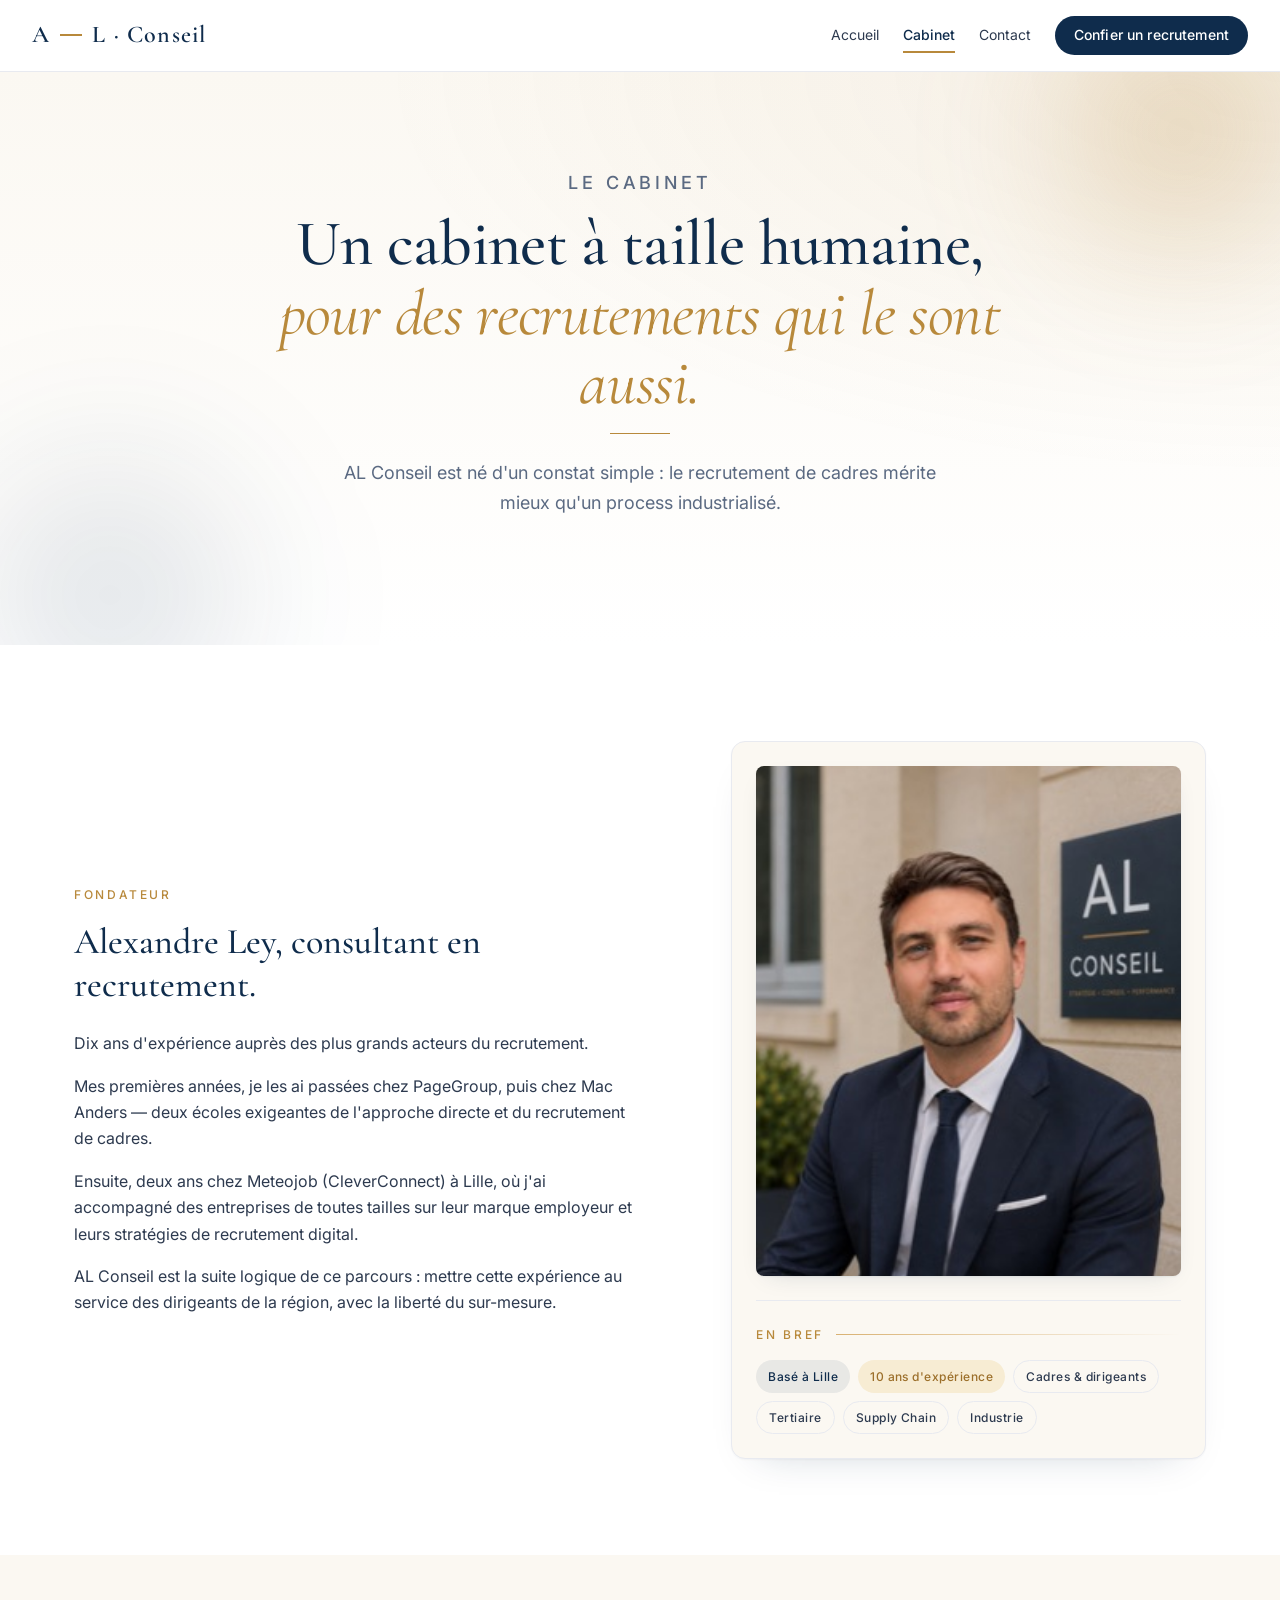
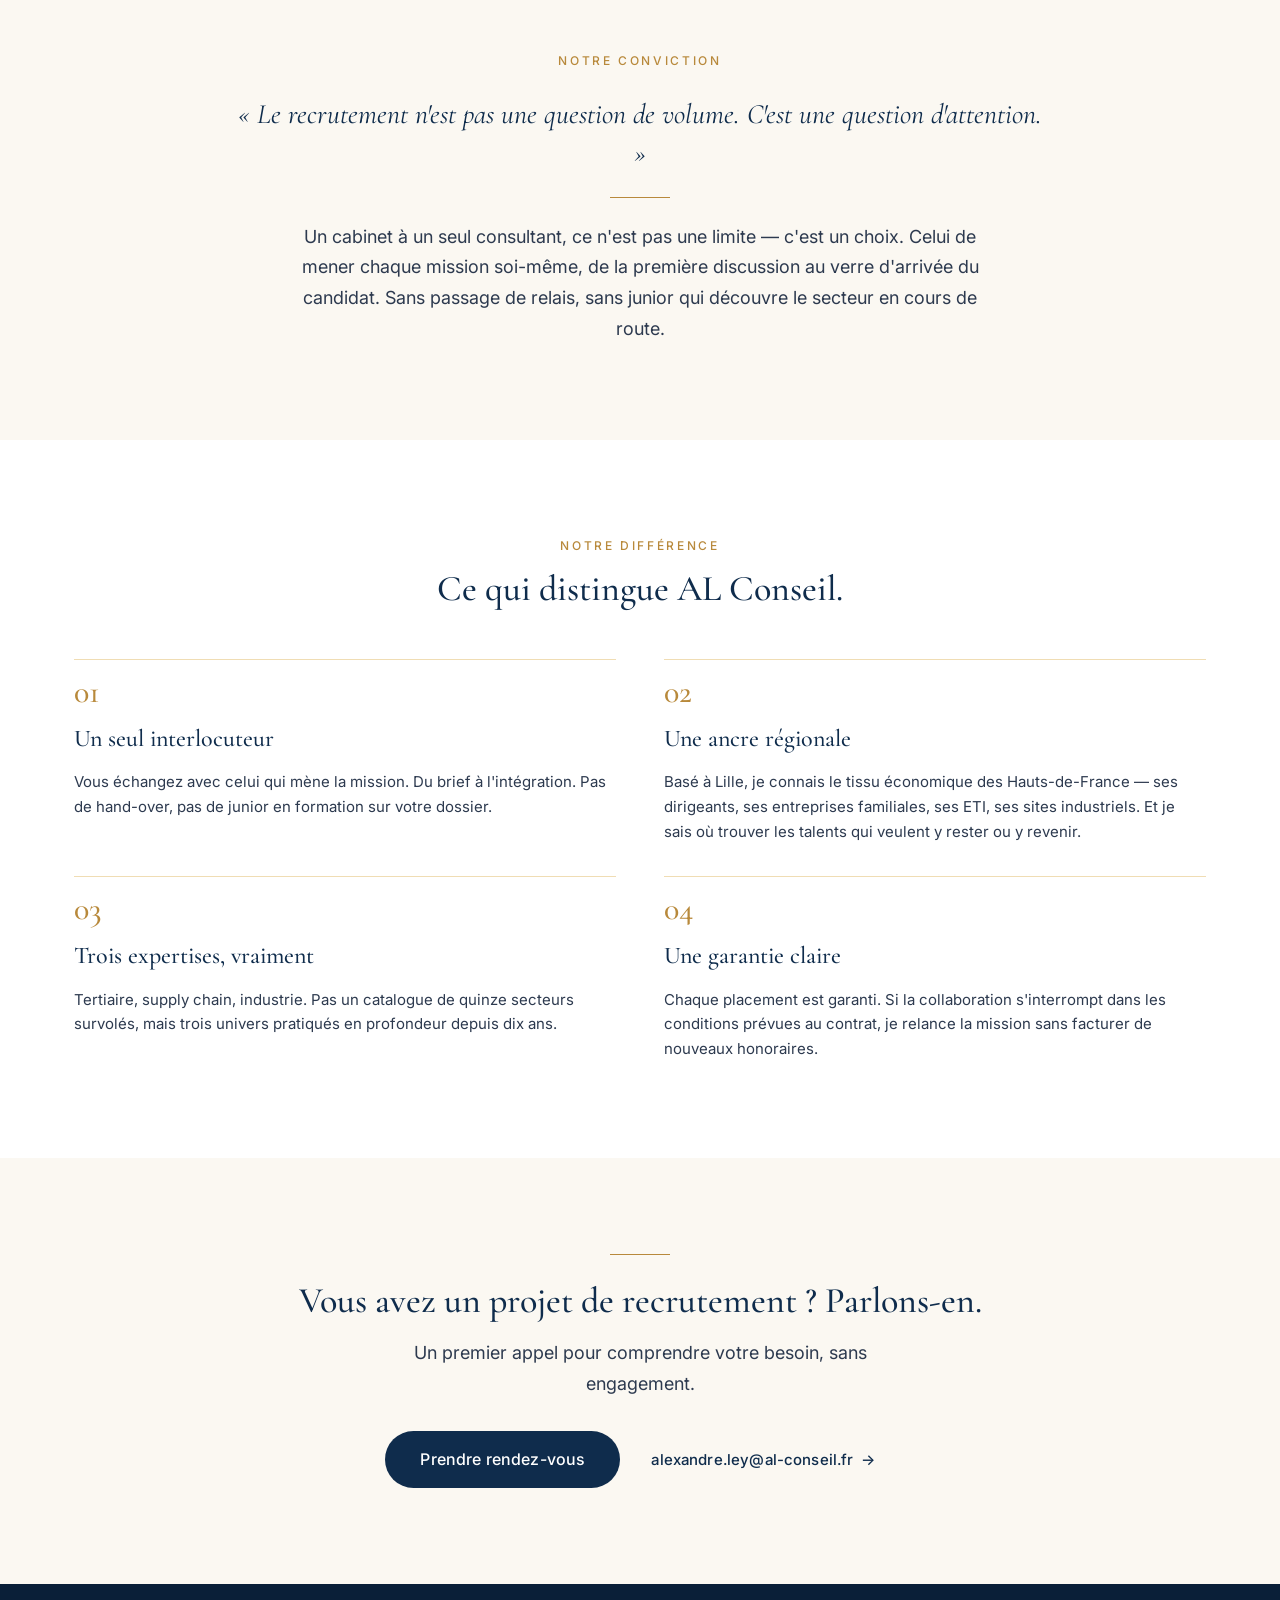
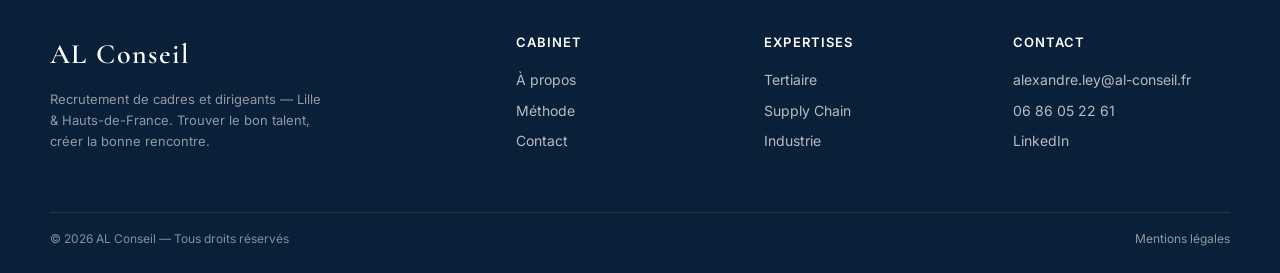
==== commit 2c277285: "feat: add visuals + form mailto fallback + UI polish - assets/images/: portraits Alexandre Ley (400p" ====
--- a/cabinet.html
+++ b/cabinet.html
@@ -16,7 +16,7 @@
   <meta property="og:title" content="Le cabinet — AL Conseil, recrutement à taille humaine à Lille">
   <meta property="og:description" content="Fondé par Alexandre Ley, dix ans d'expérience en recrutement de cadres et dirigeants. Un cabinet à un seul consultant, par choix.">
   <meta property="og:image" content="https://al-conseil.fr/assets/og-image.jpg">
-  <meta property="og:url" content="https://al-conseil.fr/cabinet.html">
+  <meta property="og:url" content="https://al-conseil.fr/cabinet">
 
   <!-- Twitter -->
   <meta name="twitter:card" content="summary_large_image">
@@ -25,7 +25,7 @@
   <meta name="twitter:image" content="https://al-conseil.fr/assets/og-image.jpg">
 
   <!-- Canonical -->
-  <link rel="canonical" href="https://al-conseil.fr/cabinet.html">
+  <link rel="canonical" href="https://al-conseil.fr/cabinet">
 
   <!-- Favicons -->
   <link rel="icon" type="image/svg+xml" href="/assets/favicon.svg">
@@ -106,15 +106,25 @@
             <p class="body-md">AL Conseil est la suite logique de ce parcours&nbsp;: mettre cette expérience au service des dirigeants de la région, avec la liberté du sur-mesure.</p>
           </div>
           <aside class="founder-card" aria-label="Profil en bref">
-            <div class="founder-monogram" aria-hidden="true">A<span class="gold-bar"></span>L</div>
-            <p class="h4 mb-4">En bref</p>
-            <div class="founder-badges">
-              <span class="badge badge--navy">Basé à Lille</span>
-              <span class="badge badge--gold">10 ans d'expérience</span>
-              <span class="badge badge--outline">Cadres &amp; dirigeants</span>
-              <span class="badge badge--outline">Tertiaire</span>
-              <span class="badge badge--outline">Supply Chain</span>
-              <span class="badge badge--outline">Industrie</span>
+            <figure class="founder-photo">
+              <img
+                src="assets/images/alexandre-ley-800.jpg"
+                srcset="assets/images/alexandre-ley-400.jpg 400w, assets/images/alexandre-ley-800.jpg 800w"
+                sizes="(max-width: 768px) 80vw, 360px"
+                width="800" height="1202"
+                alt="Alexandre Ley, fondateur d'AL Conseil, devant le logo du cabinet."
+                loading="lazy" decoding="async">
+            </figure>
+            <div class="founder-card__body">
+              <p class="eyebrow founder-card__label">En bref</p>
+              <div class="founder-badges">
+                <span class="badge badge--navy">Basé à Lille</span>
+                <span class="badge badge--gold">10 ans d'expérience</span>
+                <span class="badge badge--outline">Cadres &amp; dirigeants</span>
+                <span class="badge badge--outline">Tertiaire</span>
+                <span class="badge badge--outline">Supply Chain</span>
+                <span class="badge badge--outline">Industrie</span>
+              </div>
             </div>
           </aside>
         </div>
--- a/styles.css
+++ b/styles.css
@@ -207,34 +207,77 @@
   cursor: pointer;
   text-decoration: none;
   border: 1.5px solid transparent;
-  transition: all .25s ease;
+  transition: transform .35s cubic-bezier(.22,1,.36,1), box-shadow .35s ease, background-color .25s ease, color .25s ease, border-color .25s ease;
   letter-spacing: .01em;
   line-height: 1.2;
-}
+  position: relative;
+  overflow: hidden;
+  isolation: isolate;
+}
+/* Shimmer doré balayant au hover (sauf ghost) */
+.btn:not(.btn--ghost)::before {
+  content: '';
+  position: absolute;
+  inset: 0;
+  background: linear-gradient(110deg, transparent 35%, rgba(255,255,255,.35) 50%, transparent 65%);
+  transform: translateX(-110%);
+  transition: transform .8s cubic-bezier(.22,1,.36,1);
+  pointer-events: none;
+  z-index: 1;
+}
+.btn:not(.btn--ghost):hover::before { transform: translateX(110%); }
+.btn > * { position: relative; z-index: 2; }
+
 .btn--primary { background: var(--navy-800); color: var(--white); }
 .btn--primary:hover {
   background: var(--navy-900);
-  transform: translateY(-1px);
-  box-shadow: var(--shadow-md);
+  transform: translateY(-3px) scale(1.02);
+  box-shadow: 0 14px 32px rgba(15,44,76,.28), 0 0 0 1px rgba(184,137,59,.25);
 }
 .btn--secondary {
   background: transparent;
   color: var(--navy-800);
   border-color: var(--navy-800);
 }
-.btn--secondary:hover { background: var(--navy-800); color: var(--white); }
-.btn--gold { background: var(--gold-600); color: var(--white); }
+.btn--secondary:hover {
+  background: var(--navy-800);
+  color: var(--white);
+  transform: translateY(-3px) scale(1.02);
+  box-shadow: 0 12px 28px rgba(15,44,76,.22);
+}
+.btn--gold {
+  background: linear-gradient(135deg, var(--gold-600) 0%, var(--gold-500) 50%, var(--gold-600) 100%);
+  background-size: 200% 200%;
+  background-position: 0% 50%;
+  color: var(--white);
+  transition: transform .35s cubic-bezier(.22,1,.36,1), box-shadow .35s ease, background-position .6s ease;
+  box-shadow: 0 6px 18px rgba(184,137,59,.28);
+}
 .btn--gold:hover {
-  background: var(--gold-700);
-  transform: translateY(-1px);
-  box-shadow: var(--shadow-md);
+  background-position: 100% 50%;
+  transform: translateY(-3px) scale(1.02);
+  box-shadow: 0 18px 38px rgba(184,137,59,.45), 0 0 0 1px rgba(184,137,59,.4);
 }
 .btn--ghost { background: transparent; color: var(--navy-800); padding: 14px 18px; }
 .btn--ghost:hover { color: var(--gold-600); }
-.btn--ghost::after { content: '→'; transition: transform .25s; }
-.btn--ghost:hover::after { transform: translateX(4px); }
+.btn--ghost::after {
+  content: '→';
+  transition: transform .35s cubic-bezier(.22,1,.36,1);
+  display: inline-block;
+}
+.btn--ghost:hover::after { transform: translateX(8px); }
 .btn--sm { padding: 10px 18px; font-size: 13px; }
 .btn--lg { padding: 18px 34px; font-size: 16px; }
+
+/* Pulse doré pour le bouton-or principal */
+.btn--gold.btn--lg {
+  animation: gold-pulse 3.5s ease-in-out infinite;
+}
+@keyframes gold-pulse {
+  0%, 100% { box-shadow: 0 6px 18px rgba(184,137,59,.28), 0 0 0 0 rgba(184,137,59,.35); }
+  50%      { box-shadow: 0 6px 18px rgba(184,137,59,.32), 0 0 0 12px rgba(184,137,59,0); }
+}
+.btn--gold.btn--lg:hover { animation: none; }
 
 .section--navy .btn--secondary {
   color: var(--white);
@@ -264,13 +307,36 @@
   border: 1px solid var(--line);
   border-radius: var(--radius-lg);
   padding: var(--sp-6);
-  transition: transform .3s, box-shadow .3s, border-color .3s;
+  transition: transform .5s cubic-bezier(.22,1,.36,1), box-shadow .5s ease, border-color .4s ease;
+  position: relative;
+  overflow: hidden;
+  isolation: isolate;
+}
+/* Halo doré qui suit le hover */
+.card::before {
+  content: '';
+  position: absolute;
+  inset: -2px;
+  border-radius: inherit;
+  background: linear-gradient(135deg, transparent 30%, rgba(184,137,59,.5) 50%, transparent 70%);
+  opacity: 0;
+  z-index: -1;
+  transition: opacity .5s ease;
+}
+.card::after {
+  content: '';
+  position: absolute;
+  inset: 1px;
+  border-radius: inherit;
+  background: inherit;
+  z-index: -1;
 }
 .card:hover {
-  transform: translateY(-4px);
-  box-shadow: var(--shadow-lg);
-  border-color: var(--gold-200);
-}
+  transform: translateY(-10px) scale(1.015);
+  box-shadow: 0 28px 64px rgba(15,44,76,.18), 0 0 0 1px rgba(184,137,59,.2);
+  border-color: transparent;
+}
+.card:hover::before { opacity: 1; }
 .card-icon {
   width: 56px;
   height: 56px;
@@ -281,8 +347,14 @@
   justify-content: center;
   color: var(--navy-800);
   margin-bottom: var(--sp-4);
+  transition: transform .5s cubic-bezier(.22,1,.36,1), border-color .4s ease, background-color .4s ease;
 }
 .card-icon--gold { border-color: var(--gold-400); color: var(--gold-600); }
+.card:hover .card-icon {
+  transform: rotate(-8deg) scale(1.1);
+  border-color: var(--gold-400);
+  background: rgba(184,137,59,.06);
+}
 .card h3 {
   font-family: var(--font-display);
   font-weight: 500;
@@ -307,6 +379,13 @@
   color: var(--gold-400);
   line-height: 1;
   margin-bottom: var(--sp-3);
+  display: inline-block;
+  transition: transform .55s cubic-bezier(.22,1,.36,1), letter-spacing .55s ease, text-shadow .5s ease;
+}
+.card--navy:hover .card-num {
+  transform: scale(1.18) translateY(-2px);
+  letter-spacing: .04em;
+  text-shadow: 0 6px 20px rgba(217,178,115,.4);
 }
 
 /* 7. Composants — value pills ------------------------------------------- */
@@ -351,7 +430,12 @@
   gap: var(--sp-6);
   margin-top: var(--sp-7);
 }
-.value-card { text-align: center; padding: var(--sp-4); }
+.value-card {
+  text-align: center;
+  padding: var(--sp-4);
+  transition: transform .5s cubic-bezier(.22,1,.36,1);
+}
+.value-card:hover { transform: translateY(-6px); }
 .value-card .circle {
   width: 72px;
   height: 72px;
@@ -362,8 +446,35 @@
   justify-content: center;
   color: var(--navy-800);
   margin: 0 auto var(--sp-4);
+  position: relative;
+  transition: border-color .4s ease, transform .6s cubic-bezier(.22,1,.36,1);
+}
+/* Anneau doré qui pulse en continu, légèrement décalé */
+.value-card .circle::before {
+  content: '';
+  position: absolute;
+  inset: -6px;
+  border-radius: 50%;
+  border: 1px solid rgba(184,137,59,.35);
+  opacity: 0;
+  transform: scale(.85);
+  animation: ring-pulse 3.2s ease-in-out infinite;
+}
+.value-card.is-gold .circle::before { border-color: rgba(184,137,59,.55); }
+@keyframes ring-pulse {
+  0%   { opacity: 0; transform: scale(.85); }
+  50%  { opacity: 1; transform: scale(1.08); }
+  100% { opacity: 0; transform: scale(1.18); }
 }
 .value-card.is-gold .circle { border-color: var(--gold-400); color: var(--gold-600); }
+.value-card:hover .circle {
+  transform: rotate(8deg) scale(1.08);
+  border-color: var(--gold-400);
+}
+.value-card svg {
+  transition: transform .6s cubic-bezier(.22,1,.36,1);
+}
+.value-card:hover svg { transform: rotate(-8deg) scale(1.08); }
 .value-card h3 {
   font-family: var(--font-display);
   font-weight: 500;
@@ -469,23 +580,47 @@
   border-radius: var(--radius-pill);
 }
 .badge--navy { background: rgba(15,44,76,.08); color: var(--navy-800); }
-.badge--gold { background: var(--gold-100); color: var(--gold-700); }
-.badge--outline { background: transparent; border: 1px solid var(--line); color: var(--ink-700); }
+.badge--gold {
+  background: var(--gold-100);
+  color: var(--gold-700);
+  position: relative;
+  overflow: hidden;
+}
+.badge--gold::after {
+  content: '';
+  position: absolute;
+  inset: 0;
+  background: linear-gradient(110deg, transparent 35%, rgba(255,255,255,.6) 50%, transparent 65%);
+  transform: translateX(-110%);
+  animation: badge-shimmer 4s ease-in-out infinite;
+}
+@keyframes badge-shimmer {
+  0%, 60%, 100% { transform: translateX(-110%); }
+  75%          { transform: translateX(110%); }
+}
+.badge--outline { background: transparent; border: 1px solid var(--line); color: var(--ink-700); transition: border-color .3s, color .3s, transform .3s; }
+.badge--outline:hover { border-color: var(--gold-400); color: var(--gold-700); transform: translateY(-2px); }
 
 /* 10. Header & navigation ----------------------------------------------- */
 .site-header {
   display: flex;
   align-items: center;
   justify-content: space-between;
-  padding: var(--sp-4) var(--sp-6);
+  padding-block: var(--sp-4);
+  padding-inline: max(var(--sp-6), calc((100% - 1400px) / 2 + var(--sp-6)));
   border-bottom: 1px solid var(--line);
   background: rgba(255,255,255,.94);
   backdrop-filter: saturate(180%) blur(10px);
   position: sticky;
   top: 0;
   z-index: 100;
-  max-width: 1400px;
-  margin: 0 auto;
+  transition: padding .35s ease, box-shadow .35s ease, background-color .35s ease, border-color .35s ease;
+}
+.site-header.is-scrolled {
+  padding-block: 10px;
+  background: rgba(255,255,255,.98);
+  box-shadow: 0 8px 24px rgba(15,44,76,.08);
+  border-bottom-color: transparent;
 }
 .site-logo {
   font-family: var(--font-display);
@@ -497,7 +632,9 @@
   align-items: baseline;
   gap: 6px;
   text-decoration: none;
-}
+  transition: transform .4s cubic-bezier(.22,1,.36,1);
+}
+.site-logo:hover { transform: scale(1.04); }
 .site-logo .gold-bar {
   display: inline-block;
   width: 22px;
@@ -505,7 +642,9 @@
   background: var(--gold-600);
   margin: 0 4px;
   transform: translateY(-6px);
-}
+  transition: width .4s cubic-bezier(.22,1,.36,1);
+}
+.site-logo:hover .gold-bar { width: 32px; }
 .site-nav {
   display: flex;
   gap: var(--sp-5);
@@ -515,8 +654,26 @@
   font-size: 14px;
   color: var(--ink-700);
   text-decoration: none;
-  transition: color .2s;
+  transition: color .25s ease;
   padding: 6px 0;
+  position: relative;
+}
+.site-nav a:not(.btn)::after {
+  content: '';
+  position: absolute;
+  left: 0;
+  bottom: 0;
+  width: 100%;
+  height: 1.5px;
+  background: var(--gold-600);
+  transform: scaleX(0);
+  transform-origin: right center;
+  transition: transform .45s cubic-bezier(.22,1,.36,1);
+}
+.site-nav a:not(.btn):hover::after,
+.site-nav a:not(.btn).is-active::after {
+  transform: scaleX(1);
+  transform-origin: left center;
 }
 .site-nav a:hover { color: var(--navy-800); }
 .site-nav a.is-active { color: var(--navy-800); font-weight: 500; }
@@ -556,8 +713,48 @@
     radial-gradient(ellipse at top right, rgba(184,137,59,.08), transparent 50%),
     linear-gradient(to bottom, var(--cream-50), var(--white));
   text-align: center;
-}
-.site-hero .eyebrow { margin-bottom: var(--sp-3); }
+  position: relative;
+  overflow: hidden;
+}
+/* Orbes dorés flottants en arrière-plan */
+.site-hero::before,
+.site-hero::after {
+  content: '';
+  position: absolute;
+  border-radius: 50%;
+  pointer-events: none;
+  filter: blur(60px);
+  z-index: 0;
+}
+.site-hero::before {
+  top: -120px;
+  right: -80px;
+  width: 360px;
+  height: 360px;
+  background: radial-gradient(circle, rgba(184,137,59,.32), transparent 70%);
+  animation: float-orb 14s ease-in-out infinite;
+}
+.site-hero::after {
+  bottom: -160px;
+  left: -100px;
+  width: 420px;
+  height: 420px;
+  background: radial-gradient(circle, rgba(15,44,76,.14), transparent 70%);
+  animation: float-orb 18s ease-in-out infinite reverse;
+}
+@keyframes float-orb {
+  0%, 100% { transform: translate(0, 0) scale(1); }
+  33%      { transform: translate(40px, -30px) scale(1.08); }
+  66%      { transform: translate(-30px, 20px) scale(.95); }
+}
+.site-hero .container { position: relative; z-index: 1; }
+.site-hero .eyebrow {
+  margin-bottom: var(--sp-3);
+  display: inline-block;
+  opacity: 0;
+  transform: translateY(14px);
+  animation: hero-rise .8s cubic-bezier(.22,1,.36,1) .1s forwards;
+}
 .site-hero h1 {
   font-family: var(--font-display);
   font-weight: 500;
@@ -569,6 +766,9 @@
   margin-left: auto;
   margin-right: auto;
   letter-spacing: -.01em;
+  opacity: 0;
+  transform: translateY(22px);
+  animation: hero-rise 1s cubic-bezier(.22,1,.36,1) .25s forwards;
 }
 .site-hero h1 em {
   font-style: italic;
@@ -581,6 +781,9 @@
   color: var(--ink-500);
   max-width: 620px;
   margin: 0 auto var(--sp-6);
+  opacity: 0;
+  transform: translateY(18px);
+  animation: hero-rise .9s cubic-bezier(.22,1,.36,1) .55s forwards;
 }
 .site-hero .cta-row {
   display: flex;
@@ -588,6 +791,21 @@
   justify-content: center;
   flex-wrap: wrap;
   align-items: center;
+  opacity: 0;
+  transform: translateY(18px);
+  animation: hero-rise .9s cubic-bezier(.22,1,.36,1) .7s forwards;
+}
+.site-hero .gold-rule {
+  transform-origin: center;
+  animation: rule-draw 1.1s cubic-bezier(.22,1,.36,1) .45s both;
+}
+@keyframes hero-rise {
+  to { opacity: 1; transform: translateY(0); }
+}
+@keyframes rule-draw {
+  0%   { transform: scaleX(0); opacity: 0; }
+  60%  { opacity: 1; }
+  100% { transform: scaleX(1); opacity: 1; }
 }
 
 .site-hero--compact { padding: var(--sp-8) var(--sp-6) var(--sp-7); }
@@ -691,7 +909,11 @@
   gap: var(--sp-6);
   position: relative;
 }
-.method-step { position: relative; }
+.method-step {
+  position: relative;
+  transition: transform .5s cubic-bezier(.22,1,.36,1);
+}
+.method-step:hover { transform: translateY(-4px); }
 .method-step-num {
   font-family: var(--font-display);
   font-weight: 500;
@@ -699,6 +921,12 @@
   color: var(--gold-600);
   letter-spacing: .04em;
   margin-bottom: var(--sp-3);
+  display: inline-block;
+  transition: letter-spacing .5s ease, transform .5s cubic-bezier(.22,1,.36,1);
+}
+.method-step:hover .method-step-num {
+  letter-spacing: .12em;
+  transform: translateX(4px);
 }
 .method-step h3 {
   font-family: var(--font-display);
@@ -738,17 +966,19 @@
 /* Bloc fondateur — 2 colonnes texte / encart */
 .founder-grid {
   display: grid;
-  grid-template-columns: 1.4fr 1fr;
+  grid-template-columns: 1.25fr 1fr;
   gap: var(--sp-8);
-  align-items: start;
-}
+  align-items: center;
+}
+.founder-text { max-width: 56ch; }
 .founder-text p { margin-bottom: var(--sp-4); }
 .founder-text p:last-child { margin-bottom: 0; }
 .founder-card {
   background: var(--cream-50);
   border: 1px solid var(--line);
   border-radius: var(--radius-lg);
-  padding: var(--sp-6);
+  padding: var(--sp-5);
+  box-shadow: 0 1px 2px rgba(15,44,76,.04), 0 18px 40px -28px rgba(15,44,76,.25);
 }
 .founder-monogram {
   font-family: var(--font-display);
@@ -770,11 +1000,42 @@
   margin: 0 4px;
   transform: translateY(-22px);
 }
+.founder-photo {
+  margin: 0;
+  border-radius: var(--radius-md);
+  overflow: hidden;
+  aspect-ratio: 5 / 6;
+  background: var(--cream-100, #f4ede0);
+  box-shadow: 0 1px 2px rgba(15,44,76,.06), 0 8px 24px -12px rgba(15,44,76,.18);
+}
+.founder-photo img {
+  display: block;
+  width: 100%;
+  height: 100%;
+  object-fit: cover;
+  object-position: center 18%;
+}
+.founder-card__body {
+  margin-top: var(--sp-5);
+  padding-top: var(--sp-5);
+  border-top: 1px solid var(--line);
+}
+.founder-card__label {
+  display: flex;
+  align-items: center;
+  gap: var(--sp-3);
+  margin-bottom: var(--sp-4);
+}
+.founder-card__label::after {
+  content: '';
+  flex: 1;
+  height: 1px;
+  background: linear-gradient(90deg, var(--gold-400), transparent);
+}
 .founder-badges {
   display: flex;
   flex-wrap: wrap;
   gap: var(--sp-2);
-  margin-top: var(--sp-5);
 }
 
 /* Différenciateurs — 4 points en grille */
@@ -786,7 +1047,22 @@
 .diff-item {
   padding-top: var(--sp-4);
   border-top: 1px solid var(--gold-200);
-}
+  position: relative;
+  transition: transform .5s cubic-bezier(.22,1,.36,1);
+}
+/* Trait doré qui s'étire au hover */
+.diff-item::before {
+  content: '';
+  position: absolute;
+  top: -1px;
+  left: 0;
+  width: 0;
+  height: 2px;
+  background: var(--gold-600);
+  transition: width .6s cubic-bezier(.22,1,.36,1);
+}
+.diff-item:hover::before { width: 60px; }
+.diff-item:hover { transform: translateY(-4px); }
 .diff-item-num {
   font-family: var(--font-display);
   font-weight: 500;
@@ -794,7 +1070,10 @@
   color: var(--gold-600);
   line-height: 1;
   margin-bottom: var(--sp-3);
-}
+  display: inline-block;
+  transition: transform .55s cubic-bezier(.22,1,.36,1);
+}
+.diff-item:hover .diff-item-num { transform: scale(1.15) translateY(-2px); }
 .diff-item h3 {
   font-family: var(--font-display);
   font-weight: 500;
@@ -934,20 +1213,42 @@
   border: 0;
 }
 
-/* Reveal au scroll (optionnel) */
+/* Reveal au scroll — apparition marquée + stagger */
 .reveal {
   opacity: 0;
-  transform: translateY(16px);
-  transition: opacity .7s ease, transform .7s ease;
+  transform: translateY(48px) scale(.96);
+  filter: blur(4px);
+  transition:
+    opacity .95s cubic-bezier(.22,1,.36,1),
+    transform .95s cubic-bezier(.22,1,.36,1),
+    filter .8s ease;
+  transition-delay: var(--reveal-delay, 0s);
 }
 .reveal.is-visible {
   opacity: 1;
-  transform: translateY(0);
-}
+  transform: translateY(0) scale(1);
+  filter: blur(0);
+}
+/* Stagger automatique pour les enfants directs d'une grille */
+.card-grid .reveal:nth-child(2)  { --reveal-delay: .08s; }
+.card-grid .reveal:nth-child(3)  { --reveal-delay: .16s; }
+.card-grid .reveal:nth-child(4)  { --reveal-delay: .24s; }
+.values-grid .value-card:nth-child(2) { --reveal-delay: .12s; }
+.values-grid .value-card:nth-child(3) { --reveal-delay: .24s; }
+.method-grid .method-step:nth-child(2) { --reveal-delay: .12s; }
+.method-grid .method-step:nth-child(3) { --reveal-delay: .24s; }
+.method-grid .method-step:nth-child(4) { --reveal-delay: .36s; }
+.diff-grid .diff-item:nth-child(2) { --reveal-delay: .12s; }
+.diff-grid .diff-item:nth-child(3) { --reveal-delay: .24s; }
+.diff-grid .diff-item:nth-child(4) { --reveal-delay: .36s; }
+.reassurance-grid .reassurance-item:nth-child(2) { --reveal-delay: .12s; }
+.reassurance-grid .reassurance-item:nth-child(3) { --reveal-delay: .24s; }
 
 /* 14. Responsive -------------------------------------------------------- */
 @media (max-width: 980px) {
-  .founder-grid { grid-template-columns: 1fr; gap: var(--sp-6); }
+  .founder-grid { grid-template-columns: 1fr; gap: var(--sp-7); align-items: stretch; }
+  .founder-text { max-width: none; }
+  .founder-card { max-width: 420px; margin: 0 auto; width: 100%; }
   .method-grid { grid-template-columns: repeat(2, 1fr); gap: var(--sp-7) var(--sp-6); }
   .contact-grid { grid-template-columns: 1fr; gap: var(--sp-6); }
   .reassurance-grid { grid-template-columns: 1fr; gap: var(--sp-4); }
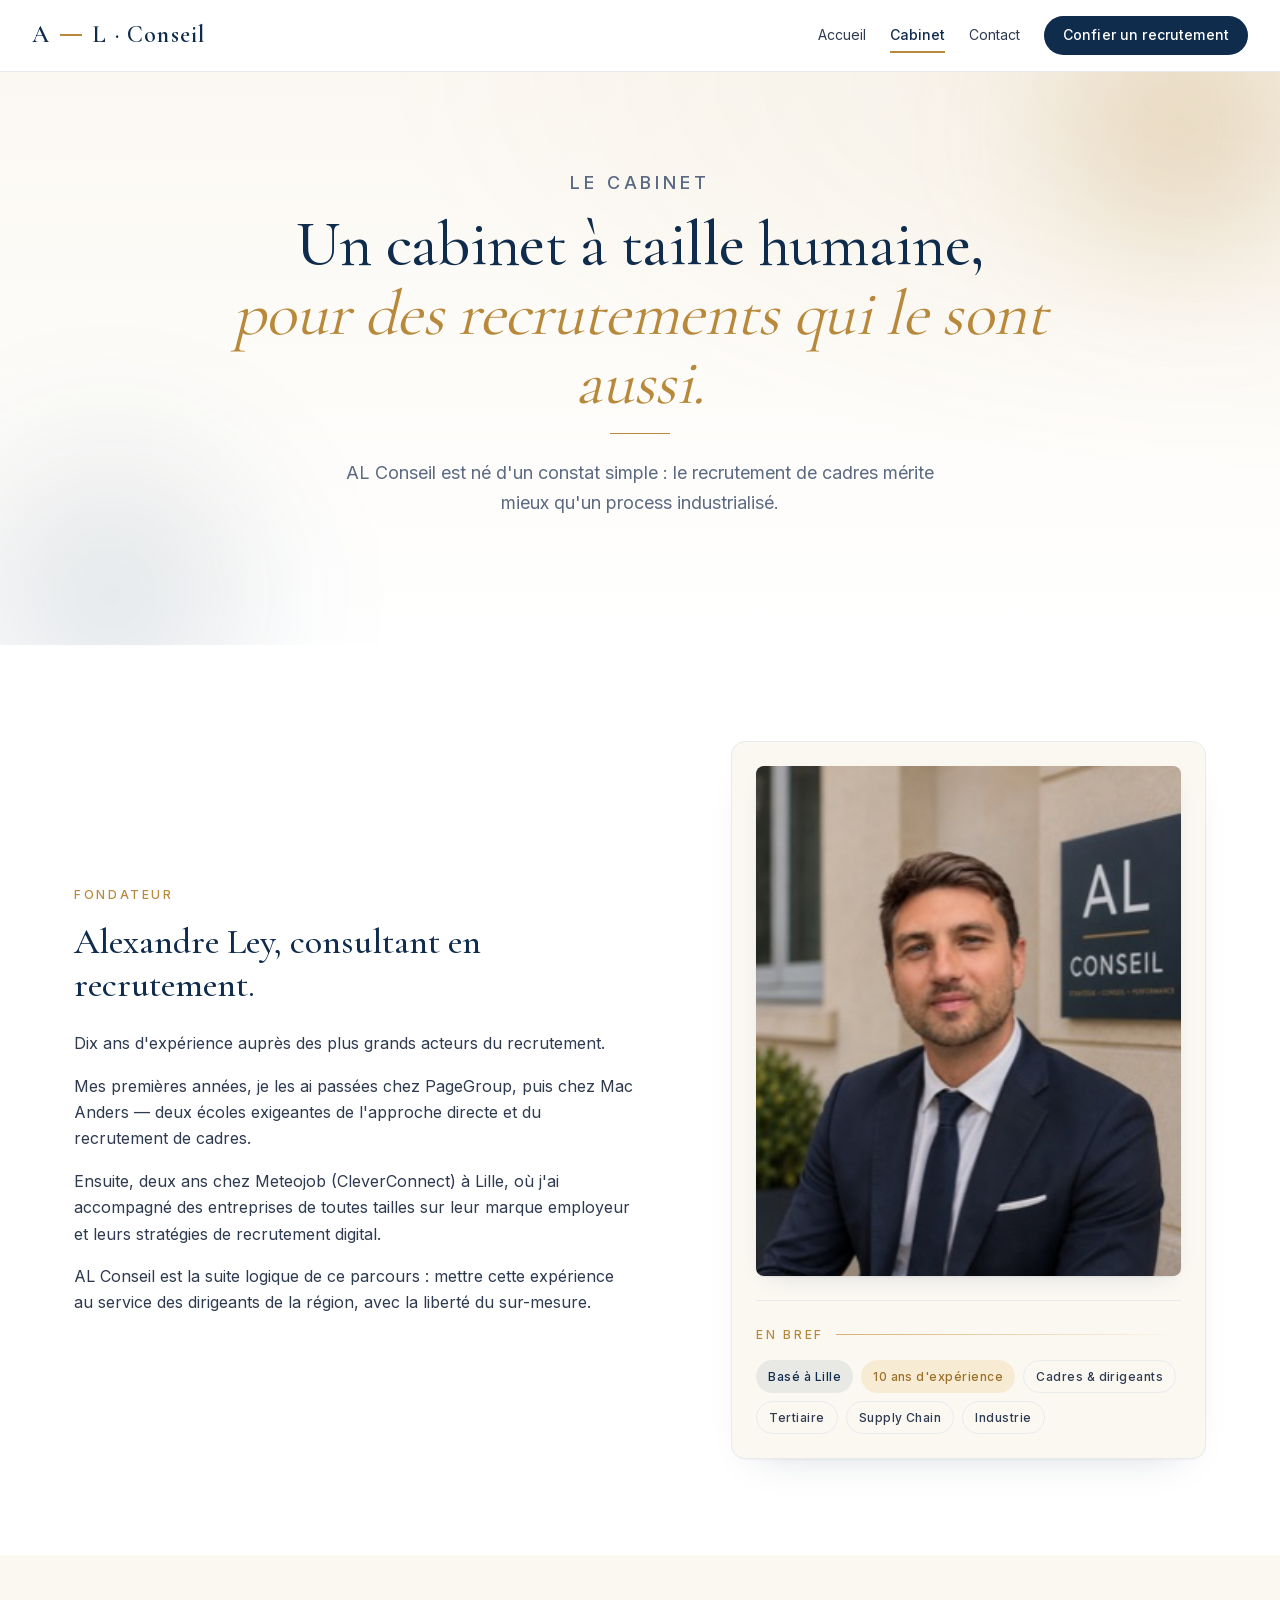
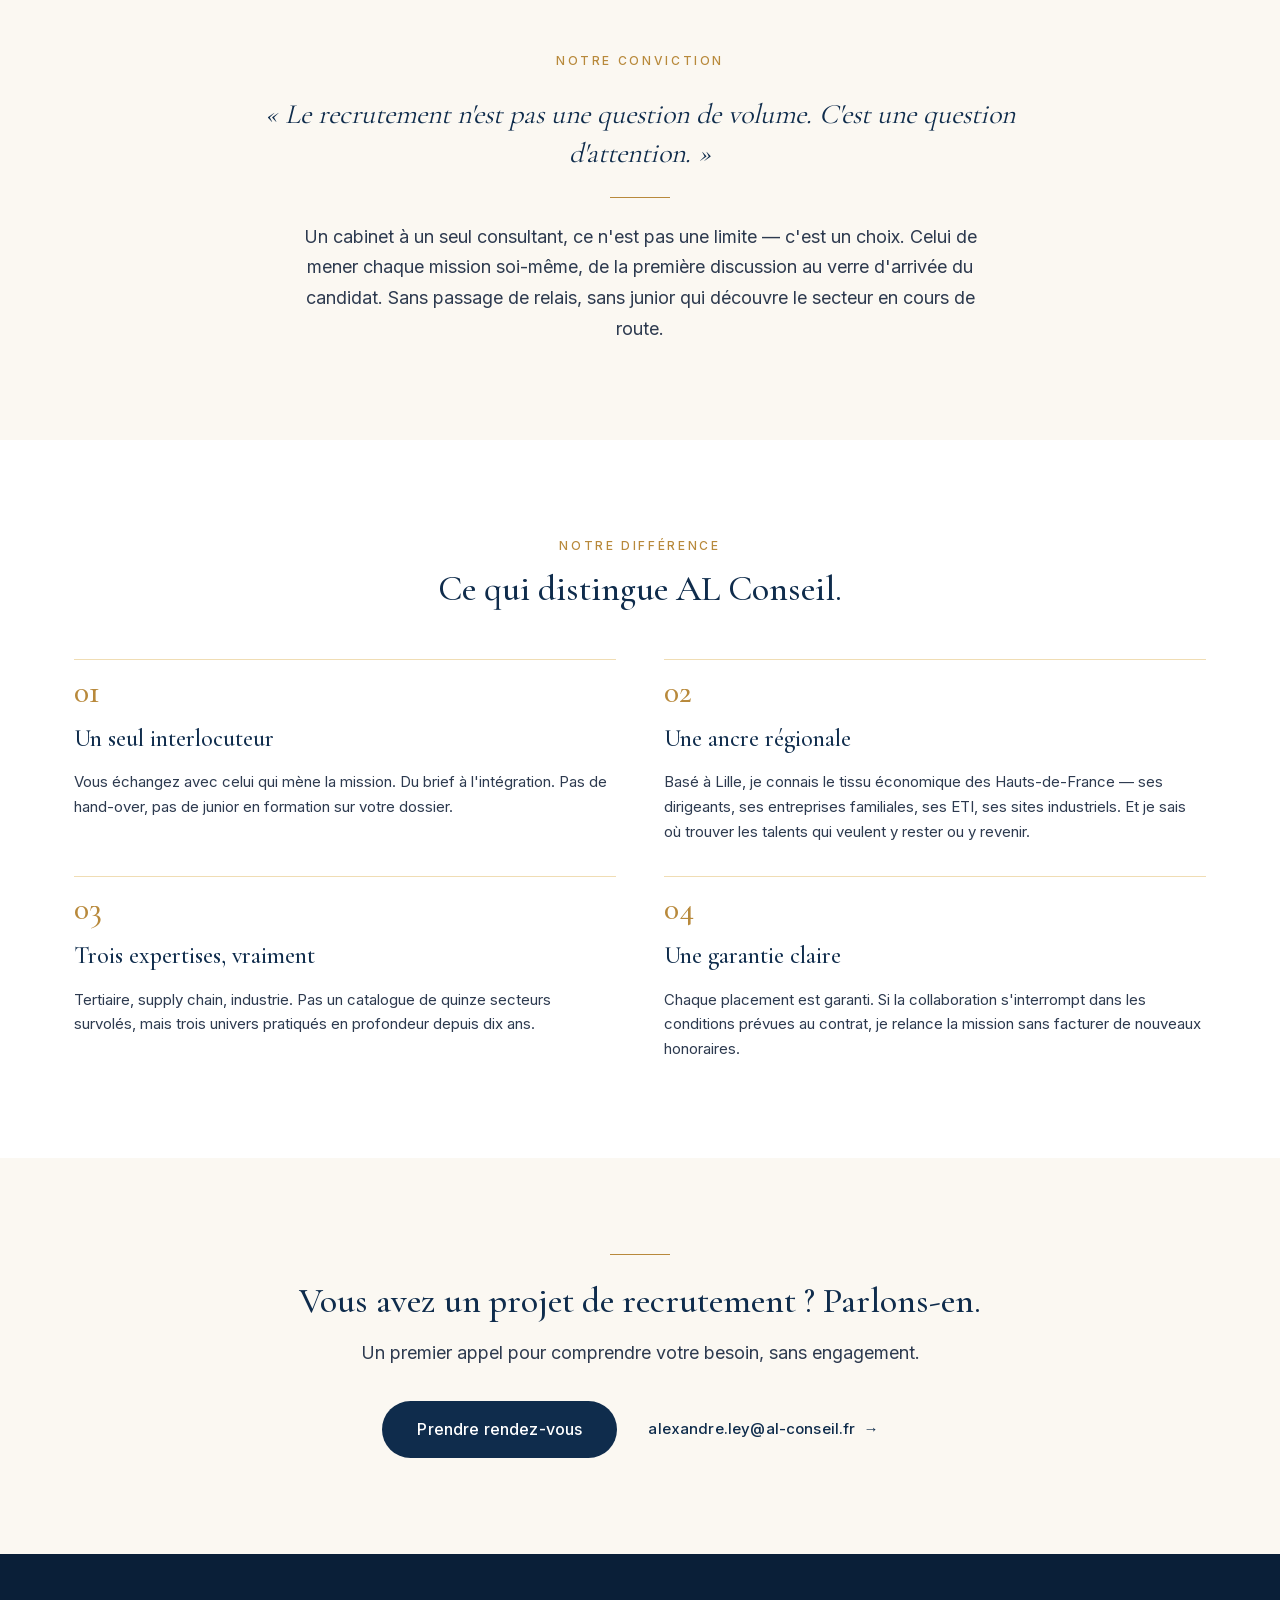
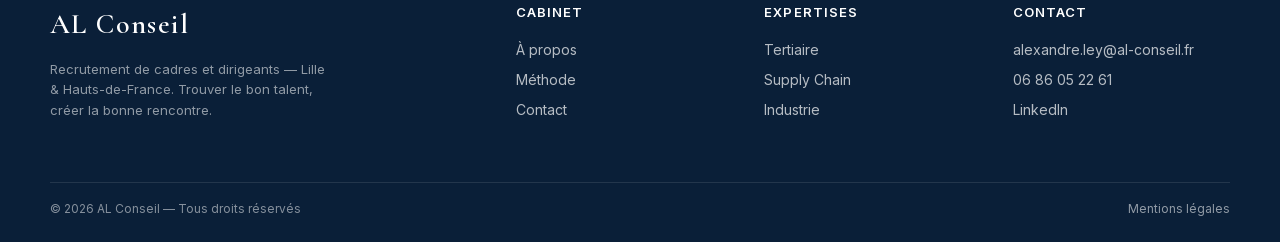
==== commit 93339c3e: "feat: home hero portrait, self-hosted fonts, Formspree contact form - home: split hero featuring the" ====
--- a/cabinet.html
+++ b/cabinet.html
@@ -32,10 +32,9 @@
   <link rel="icon" type="image/png" sizes="32x32" href="/assets/favicon-32.png">
   <link rel="apple-touch-icon" href="/assets/apple-touch-icon.png">
 
-  <!-- Fonts -->
-  <link rel="preconnect" href="https://fonts.googleapis.com">
-  <link rel="preconnect" href="https://fonts.gstatic.com" crossorigin>
-  <link href="https://fonts.googleapis.com/css2?family=Cormorant+Garamond:wght@400;500;600;700&family=Inter:wght@300;400;500;600;700&display=swap" rel="stylesheet">
+  <!-- Fonts (self-hosted) -->
+  <link rel="preload" href="/assets/fonts/inter-latin.woff2" as="font" type="font/woff2" crossorigin>
+  <link rel="preload" href="/assets/fonts/cormorant-garamond-latin.woff2" as="font" type="font/woff2" crossorigin>
 
   <!-- Styles -->
   <link rel="stylesheet" href="styles.css">
@@ -57,6 +56,18 @@
     "sameAs": "https://www.linkedin.com/in/alexandre-ley-574bb2a1"
   }
   </script>
+
+  <!-- JSON-LD : BreadcrumbList -->
+  <script type="application/ld+json">
+  {
+    "@context": "https://schema.org",
+    "@type": "BreadcrumbList",
+    "itemListElement": [
+      { "@type": "ListItem", "position": 1, "name": "Accueil", "item": "https://al-conseil.fr/" },
+      { "@type": "ListItem", "position": 2, "name": "Le cabinet", "item": "https://al-conseil.fr/cabinet" }
+    ]
+  }
+  </script>
 </head>
 <body>
 
@@ -64,14 +75,14 @@
 
   <!-- Header -->
   <header class="site-header">
-    <a href="index.html" class="site-logo" aria-label="AL Conseil — Accueil">
+    <a href="/" class="site-logo" aria-label="AL Conseil — Accueil">
       A<span class="gold-bar"></span>L · Conseil
     </a>
     <nav class="site-nav" id="site-nav" aria-label="Navigation principale">
-      <a href="index.html">Accueil</a>
-      <a href="cabinet.html" class="is-active">Cabinet</a>
-      <a href="contact.html">Contact</a>
-      <a href="contact.html" class="btn btn--primary btn--sm">Confier un recrutement</a>
+      <a href="/">Accueil</a>
+      <a href="/cabinet" class="is-active">Cabinet</a>
+      <a href="/contact">Contact</a>
+      <a href="/contact" class="btn btn--primary btn--sm">Confier un recrutement</a>
     </nav>
     <button class="nav-toggle" aria-label="Ouvrir le menu" aria-expanded="false" aria-controls="site-nav">
       <span></span><span></span><span></span>
@@ -108,12 +119,12 @@
           <aside class="founder-card" aria-label="Profil en bref">
             <figure class="founder-photo">
               <img
-                src="assets/images/alexandre-ley-800.jpg"
-                srcset="assets/images/alexandre-ley-400.jpg 400w, assets/images/alexandre-ley-800.jpg 800w"
+                src="/assets/images/alexandre-ley-800.jpg"
+                srcset="/assets/images/alexandre-ley-400.jpg 400w, /assets/images/alexandre-ley-800.jpg 800w"
                 sizes="(max-width: 768px) 80vw, 360px"
-                width="800" height="1202"
+                width="532" height="800"
                 alt="Alexandre Ley, fondateur d'AL Conseil, devant le logo du cabinet."
-                loading="lazy" decoding="async">
+                loading="lazy" decoding="async" fetchpriority="low">
             </figure>
             <div class="founder-card__body">
               <p class="eyebrow founder-card__label">En bref</p>
@@ -183,7 +194,7 @@
           <h2 id="cta-mid-title" class="h2" style="color:var(--navy-800);">Vous avez un projet de recrutement ? Parlons-en.</h2>
           <p class="body-lg" style="color:var(--ink-700);margin-top:var(--sp-4);margin-bottom:var(--sp-6);">Un premier appel pour comprendre votre besoin, sans engagement.</p>
           <div class="cta-row">
-            <a href="contact.html" class="btn btn--primary btn--lg">Prendre rendez-vous</a>
+            <a href="/contact" class="btn btn--primary btn--lg">Prendre rendez-vous</a>
             <a href="mailto:alexandre.ley@al-conseil.fr" class="btn btn--ghost">alexandre.ley@al-conseil.fr</a>
           </div>
         </div>
@@ -201,15 +212,15 @@
       </div>
       <div>
         <h5>Cabinet</h5>
-        <a href="cabinet.html">À propos</a>
-        <a href="index.html#methode">Méthode</a>
-        <a href="contact.html">Contact</a>
+        <a href="/cabinet">À propos</a>
+        <a href="/#methode">Méthode</a>
+        <a href="/contact">Contact</a>
       </div>
       <div>
         <h5>Expertises</h5>
-        <a href="index.html#expertises-title">Tertiaire</a>
-        <a href="index.html#expertises-title">Supply Chain</a>
-        <a href="index.html#expertises-title">Industrie</a>
+        <a href="/#expertises-title">Tertiaire</a>
+        <a href="/#expertises-title">Supply Chain</a>
+        <a href="/#expertises-title">Industrie</a>
       </div>
       <div>
         <h5>Contact</h5>
@@ -219,7 +230,7 @@
       </div>
       <div class="footer-bottom">
         <span>© 2026 AL Conseil — Tous droits réservés</span>
-        <a href="mentions-legales.html">Mentions légales</a>
+        <a href="/mentions-legales">Mentions légales</a>
       </div>
     </div>
   </footer>
--- a/styles.css
+++ b/styles.css
@@ -2,6 +2,40 @@
    AL Conseil — Styles globaux
    Source : design-system.html
    ========================================================================== */
+
+/* 0. Fonts (self-hosted, latin + latin-ext) ------------------------------ */
+@font-face {
+  font-family: 'Cormorant Garamond';
+  font-style: normal;
+  font-weight: 400 700;
+  font-display: swap;
+  src: url('/assets/fonts/cormorant-garamond-latin.woff2') format('woff2');
+  unicode-range: U+0000-00FF, U+0131, U+0152-0153, U+02BB-02BC, U+02C6, U+02DA, U+02DC, U+0304, U+0308, U+0329, U+2000-206F, U+20AC, U+2122, U+2191, U+2193, U+2212, U+2215, U+FEFF, U+FFFD;
+}
+@font-face {
+  font-family: 'Cormorant Garamond';
+  font-style: normal;
+  font-weight: 400 700;
+  font-display: swap;
+  src: url('/assets/fonts/cormorant-garamond-latin-ext.woff2') format('woff2');
+  unicode-range: U+0100-02BA, U+02BD-02C5, U+02C7-02CC, U+02CE-02D7, U+02DD-02FF, U+0304, U+0308, U+0329, U+1D00-1DBF, U+1E00-1E9F, U+1EF2-1EFF, U+2020, U+20A0-20AB, U+20AD-20C0, U+2113, U+2C60-2C7F, U+A720-A7FF;
+}
+@font-face {
+  font-family: 'Inter';
+  font-style: normal;
+  font-weight: 100 900;
+  font-display: swap;
+  src: url('/assets/fonts/inter-latin.woff2') format('woff2');
+  unicode-range: U+0000-00FF, U+0131, U+0152-0153, U+02BB-02BC, U+02C6, U+02DA, U+02DC, U+0304, U+0308, U+0329, U+2000-206F, U+20AC, U+2122, U+2191, U+2193, U+2212, U+2215, U+FEFF, U+FFFD;
+}
+@font-face {
+  font-family: 'Inter';
+  font-style: normal;
+  font-weight: 100 900;
+  font-display: swap;
+  src: url('/assets/fonts/inter-latin-ext.woff2') format('woff2');
+  unicode-range: U+0100-02BA, U+02BD-02C5, U+02C7-02CC, U+02CE-02D7, U+02DD-02FF, U+0304, U+0308, U+0329, U+1D00-1DBF, U+1E00-1E9F, U+1EF2-1EFF, U+2020, U+20A0-20AB, U+20AD-20C0, U+2113, U+2C60-2C7F, U+A720-A7FF;
+}
 
 /* 1. Tokens & variables -------------------------------------------------- */
 :root {
@@ -1319,3 +1353,119 @@
   html { scroll-behavior: auto; }
   .reveal { opacity: 1; transform: none; }
 }
+
+/* ==========================================================================
+   15. Accueil — Hero incarné (split) & bloc fondateur du manifeste
+   Présence humaine sur la home : portrait du fondateur (P1 + P2 du brief)
+   ========================================================================== */
+
+/* Hero split : texte à gauche, portrait du consultant à droite */
+.site-hero--split { text-align: left; }
+.hero-split {
+  display: grid;
+  grid-template-columns: 1.05fr 0.95fr;
+  gap: var(--sp-8);
+  align-items: center;
+}
+.hero-split__text { max-width: 600px; }
+.site-hero--split .hero-split__text h1,
+.site-hero--split .hero-split__text p {
+  max-width: none;
+  margin-left: 0;
+  margin-right: 0;
+  text-align: left;
+}
+.site-hero--split .hero-split__text .gold-rule { margin-left: 0; margin-right: 0; }
+.site-hero--split .hero-split__text .cta-row { justify-content: flex-start; }
+
+/* Cadre portrait du hero — voile navy en bas + légende dorée.
+   Entrée en translation seule (opacity:1) pour ne pas retarder le LCP. */
+.hero-portrait {
+  position: relative;
+  margin: 0;
+  aspect-ratio: 4 / 5;
+  border-radius: var(--radius-lg);
+  overflow: hidden;
+  background: var(--cream-100);
+  box-shadow: var(--shadow-lg);
+  transform: translateY(22px);
+  animation: portrait-rise .9s cubic-bezier(.22,1,.36,1) .15s forwards;
+}
+@keyframes portrait-rise {
+  from { transform: translateY(22px); }
+  to   { transform: translateY(0); }
+}
+.hero-portrait img {
+  width: 100%;
+  height: 100%;
+  object-fit: cover;
+  object-position: center 14%;
+}
+.hero-portrait::after {
+  content: '';
+  position: absolute;
+  inset: 0;
+  background: linear-gradient(to top, rgba(15,44,76,.58), rgba(15,44,76,.10) 34%, transparent 56%);
+  pointer-events: none;
+}
+.hero-portrait__cap {
+  position: absolute;
+  left: var(--sp-5);
+  right: var(--sp-5);
+  bottom: var(--sp-5);
+  z-index: 1;
+  color: var(--white);
+}
+.hero-portrait__name {
+  display: block;
+  font-family: var(--font-display);
+  font-weight: 500;
+  font-size: 24px;
+  line-height: 1.1;
+}
+.hero-portrait__role {
+  display: block;
+  font-size: 12px;
+  font-weight: 500;
+  letter-spacing: .16em;
+  text-transform: uppercase;
+  color: var(--gold-400);
+  margin-top: 6px;
+}
+
+/* Responsive — pile sur mobile/tablette, photo au-dessus du texte */
+@media (max-width: 980px) {
+  .site-hero--split { text-align: center; }
+  .hero-split {
+    grid-template-columns: 1fr;
+    gap: var(--sp-6);
+    justify-items: center;
+  }
+  .hero-split__text { max-width: 640px; }
+  .site-hero--split .hero-split__text h1,
+  .site-hero--split .hero-split__text p {
+    margin-left: auto;
+    margin-right: auto;
+    text-align: center;
+  }
+  .site-hero--split .hero-split__text .gold-rule { margin-left: auto; margin-right: auto; }
+  .site-hero--split .hero-split__text .cta-row { justify-content: center; }
+  .hero-portrait {
+    order: -1;
+    width: 100%;
+    max-width: 300px;
+  }
+}
+
+/* Accessibilité — garantir la visibilité du hero si animations désactivées */
+@media (prefers-reduced-motion: reduce) {
+  .site-hero .eyebrow,
+  .site-hero h1,
+  .site-hero p,
+  .site-hero .cta-row,
+  .site-hero .gold-rule,
+  .hero-portrait {
+    opacity: 1 !important;
+    transform: none !important;
+  }
+}
